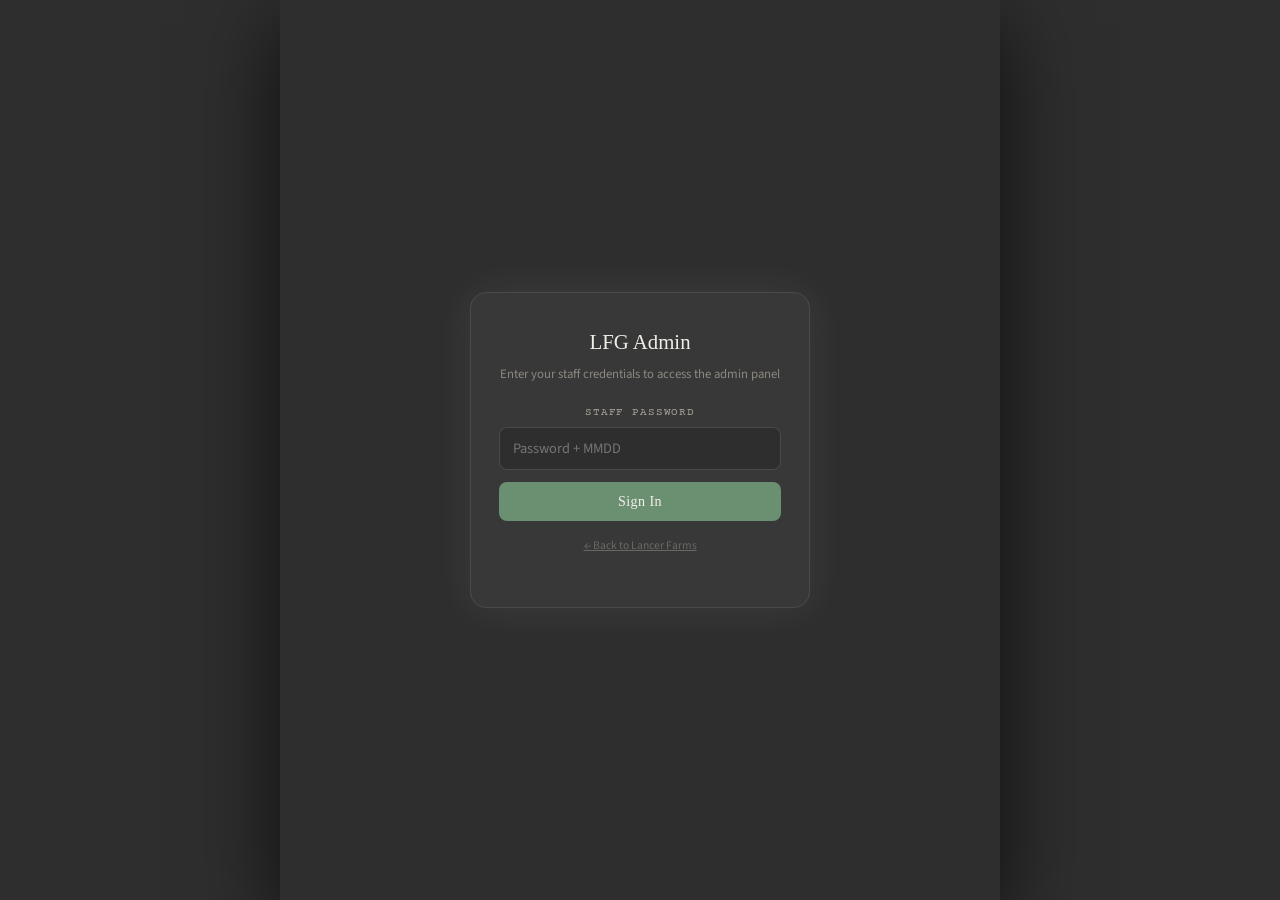
==== admin.html @ 53d37db3 "admin panel added" ====
<!DOCTYPE html>
<html lang="en">
<head>
<meta charset="UTF-8">
<meta name="viewport" content="width=device-width, initial-scale=1.0, maximum-scale=1.0">
<title>LFG Admin — Lancer Farms</title>
<link rel="stylesheet" href="lfg-theme.css">
<script>
(function(){try{
  var t=sessionStorage.getItem('lfg-theme');
  if(t)document.documentElement.setAttribute('data-theme',t);
}catch(e){}})();
</script>
<style>
  @import url('https://fonts.googleapis.com/css2?family=IM+Fell+English:ital@0;1&family=Source+Sans+3:wght@300;400;600&family=Courier+Prime&display=swap');

  body { display:flex; align-items:flex-start; justify-content:center; background:var(--bg); margin:0; }

  .shell {
    width:100%; max-width:720px; min-height:100vh;
    background:var(--bg); color:var(--ink); display:flex; flex-direction:column;
    box-shadow:0 24px 80px rgba(0,0,0,0.7); margin:0 auto;
  }

  .admin-header {
    background:var(--surface); padding:18px 24px 0; border-bottom:1px solid var(--card-border);
    position:sticky; top:0; z-index:50;
  }
  .admin-header h1 {
    font-family:'IM Fell English',serif; font-size:1.3rem; color:var(--ink);
    margin:0 0 14px; display:flex; align-items:center; gap:10px;
  }
  .admin-header h1 span { font-size:0.68rem; font-family:'Courier Prime',monospace; opacity:0.5; text-transform:uppercase; letter-spacing:0.08em; font-style:normal; }

  .tab-bar { display:flex; gap:2px; overflow-x:auto; }
  .tab-btn {
    font-family:'Courier Prime',monospace; font-size:0.72rem; text-transform:uppercase;
    letter-spacing:0.06em; padding:10px 16px; border:none; background:none;
    color:var(--ink-soft); opacity:0.55; cursor:pointer; border-bottom:2px solid transparent;
    white-space:nowrap; transition:opacity 0.15s;
  }
  .tab-btn.active { opacity:1; color:var(--ink); border-bottom-color:var(--accent); }
  .tab-btn:hover { opacity:0.85; }

  .tab-panel { display:none; flex:1; padding:24px; flex-direction:column; gap:16px; }
  .tab-panel.active { display:flex; }

  .card {
    background:var(--card); border:1.5px solid var(--card-border);
    border-radius:12px; padding:20px; display:flex; flex-direction:column; gap:12px;
    box-shadow:0 0 20px rgba(255,255,255,0.06);
  }
  .card h3 { font-family:'IM Fell English',serif; font-size:1.05rem; color:var(--ink); margin:0; }

  .form-group { display:flex; flex-direction:column; gap:5px; }
  .form-group label { font-size:0.68rem; text-transform:uppercase; letter-spacing:0.08em; color:var(--ink-soft); font-family:'Courier Prime',monospace; }
  .form-group input, .form-group select, .form-group textarea {
    background:var(--bg); border:1.5px solid var(--card-border); border-radius:8px;
    padding:10px 13px; font-size:0.9rem; font-family:inherit; color:var(--ink); outline:none;
    transition:border-color 0.15s;
  }
  .form-group input:focus, .form-group select:focus, .form-group textarea:focus { border-color:var(--accent-2); }
  .form-group textarea { resize:vertical; min-height:72px; }

  .form-row { display:grid; grid-template-columns:1fr 1fr; gap:12px; }
  @media(max-width:520px){ .form-row { grid-template-columns:1fr; } }

  .btn {
    border:none; border-radius:8px; padding:11px 20px; font-size:0.88rem;
    font-family:'IM Fell English',serif; cursor:pointer; letter-spacing:0.03em;
    transition:opacity 0.15s;
  }
  .btn:hover { opacity:0.85; }
  .btn-primary { background:var(--accent); color:var(--on-accent); }
  .btn-danger { background:var(--alert); color:var(--on-alert); font-family:inherit; font-size:0.78rem; padding:6px 12px; }
  .btn-ghost { background:none; border:1.5px solid var(--card-border); color:var(--ink); font-family:inherit; }
  .btn-success { background:#3a7d44; color:#fff; }

  .section-label {
    font-family:'Courier Prime',monospace; font-size:0.65rem; text-transform:uppercase;
    letter-spacing:0.1em; color:var(--ink-soft); opacity:0.55; padding-left:2px;
  }

  .data-list { display:flex; flex-direction:column; gap:8px; }

  .data-row {
    background:var(--surface); border:1px solid var(--card-border); border-radius:8px;
    padding:12px 16px; display:flex; justify-content:space-between; align-items:flex-start; gap:12px;
  }
  .data-row .row-main { flex:1; min-width:0; }
  .data-row .row-title { font-size:0.92rem; font-weight:600; color:var(--ink); }
  .data-row .row-sub { font-size:0.72rem; color:var(--ink-soft); opacity:0.7; margin-top:3px; font-family:'Courier Prime',monospace; }
  .data-row .row-actions { display:flex; gap:6px; flex-shrink:0; align-items:center; }

  .badge {
    font-family:'Courier Prime',monospace; font-size:0.6rem; text-transform:uppercase;
    letter-spacing:0.06em; padding:2px 7px; border-radius:4px;
  }
  .badge-new { background:var(--accent); color:var(--on-accent); }
  .badge-done { background:var(--card-border); color:var(--ink-soft); }
  .badge-urgent { background:var(--alert); color:var(--on-alert); }
  .badge-routine { background:var(--surface); border:1px solid var(--card-border); color:var(--ink-soft); }

  .empty-state {
    text-align:center; padding:32px; color:var(--ink-soft); opacity:0.5;
    font-size:0.85rem; font-style:italic;
  }

  .toast {
    position:fixed; bottom:24px; left:50%; transform:translateX(-50%) translateY(80px);
    background:var(--surface); color:var(--ink); padding:12px 22px; border-radius:24px;
    font-size:0.85rem; font-family:'Courier Prime',monospace; transition:transform 0.3s ease;
    z-index:999; white-space:nowrap; border:1px solid var(--card-border);
  }
  .toast.show { transform:translateX(-50%) translateY(0); }

  .spinner {
    display:inline-block; width:14px; height:14px; border:2px solid var(--card-border);
    border-top-color:var(--accent); border-radius:50%; animation:spin 0.6s linear infinite;
    vertical-align:middle; margin-right:6px;
  }
  @keyframes spin { to { transform:rotate(360deg); } }

  .auth-wall {
    flex:1; display:flex; align-items:center; justify-content:center; padding:40px 24px;
  }
  .auth-card {
    background:var(--card); border:1.5px solid var(--card-border); border-radius:16px;
    padding:32px 28px; max-width:340px; width:100%; text-align:center;
    box-shadow:0 0 40px rgba(255,255,255,0.08);
  }
  .auth-card h2 { font-family:'IM Fell English',serif; font-size:1.3rem; margin:0 0 6px; }
  .auth-card p { font-size:0.8rem; color:var(--ink-soft); opacity:0.75; margin:0 0 20px; }

  .divider { height:1px; background:var(--card-border); opacity:0.4; margin:4px 0; }

  .inventory-grid { display:grid; grid-template-columns:1fr 1fr; gap:8px; }
  @media(max-width:480px){ .inventory-grid { grid-template-columns:1fr; } }

  .inv-card {
    background:var(--surface); border:1.5px solid var(--card-border); border-radius:8px;
    padding:14px; display:flex; flex-direction:column; gap:4px;
  }
  .inv-card.low { border-color:var(--alert); }
  .inv-card .inv-name { font-size:0.88rem; font-weight:600; color:var(--ink); }
  .inv-card .inv-qty { font-family:'Courier Prime',monospace; font-size:1.4rem; color:var(--ink); }
  .inv-card.low .inv-qty { color:var(--alert); }
  .inv-card .inv-sub { font-size:0.68rem; color:var(--ink-soft); opacity:0.6; }

  .tab-counter {
    display:inline-flex; align-items:center; justify-content:center;
    background:var(--alert); color:var(--on-alert); font-size:0.55rem;
    width:14px; height:14px; border-radius:50%; margin-left:4px; font-family:sans-serif;
  }
</style>
</head>
<body>
<div class="shell" id="shell">

  <!-- AUTH WALL -->
  <div class="auth-wall" id="auth-wall">
    <div class="auth-card">
      <h2>LFG Admin</h2>
      <p>Enter your staff credentials to access the admin panel</p>
      <div class="form-group" style="margin-bottom:12px;">
        <label>Staff Password</label>
        <input type="password" id="auth-pw" placeholder="Password + MMDD" autocomplete="off">
      </div>
      <button class="btn btn-primary" style="width:100%;" onclick="doAuth()">Sign In</button>
      <p style="margin-top:16px;font-size:0.72rem;opacity:0.45;">
        <a href="/" style="color:var(--ink-soft);">← Back to Lancer Farms</a>
      </p>
    </div>
  </div>

  <!-- MAIN UI (hidden until auth) -->
  <div id="main-ui" style="display:none;flex-direction:column;flex:1;">

    <div class="admin-header">
      <h1>🌿 LFG Admin <span>Lancer Farms &amp; Gardens</span></h1>
      <div class="tab-bar">
        <button class="tab-btn active" onclick="switchTab('tasks')">Tasks</button>
        <button class="tab-btn" onclick="switchTab('inventory')">Inventory</button>
        <button class="tab-btn" onclick="switchTab('beds')">Beds</button>
        <button class="tab-btn" onclick="switchTab('requests')">Requests</button>
        <button class="tab-btn" onclick="switchTab('reports')">Reports</button>
        <button class="tab-btn" onclick="switchTab('log')">Field Log</button>
      </div>
    </div>

    <!-- ═══════════ TASKS ═══════════ -->
    <div class="tab-panel active" id="tab-tasks">
      <div class="card">
        <h3>Add a Task</h3>
        <div class="form-row">
          <div class="form-group">
            <label>Task Description *</label>
            <input type="text" id="t-task" placeholder="e.g. Water all Zone 2 beds">
          </div>
          <div class="form-group">
            <label>Location</label>
            <select id="t-location">
              <option value="">Not bed-specific</option>
              <option value="FARM">General Farm</option>
              <option value="SEED">Seed Station</option>
              <option value="ORCH">Orchard</option>
              <option value="COMP">Compost</option>
              <optgroup label="Zone 1"><option>1A</option><option>1B</option><option>1C</option><option>1D</option><option>1E</option><option>1F</option><option>1G</option><option>1H</option></optgroup>
              <optgroup label="Zone 2"><option>2A</option><option>2B</option><option>2C</option><option>2D</option><option>2E</option><option>2F</option></optgroup>
              <optgroup label="Zone 3"><option>3A</option><option>3B</option><option>3C</option><option>3D</option><option>3E</option><option>3F</option><option>3G</option></optgroup>
            </select>
          </div>
        </div>
        <div class="form-row">
          <div class="form-group">
            <label>Notes</label>
            <input type="text" id="t-notes" placeholder="Optional details">
          </div>
          <div class="form-group">
            <label>Type</label>
            <select id="t-type">
              <option value="routine">Routine</option>
              <option value="one-time">One-time</option>
              <option value="urgent">Urgent</option>
            </select>
          </div>
        </div>
        <button class="btn btn-primary" onclick="addTask()">Add Task</button>
      </div>

      <div class="section-label">Current Tasks</div>
      <div class="data-list" id="tasks-list"><div class="empty-state"><span class="spinner"></span> Loading…</div></div>
    </div>

    <!-- ═══════════ INVENTORY ═══════════ -->
    <div class="tab-panel" id="tab-inventory">
      <div class="card">
        <h3>Add / Update Item</h3>
        <div class="form-row">
          <div class="form-group">
            <label>Item Name *</label>
            <input type="text" id="inv-name" placeholder="e.g. Compost bags">
          </div>
          <div class="form-group">
            <label>Category</label>
            <select id="inv-cat">
              <option>Soil &amp; Amendments</option>
              <option>Seeds &amp; Starts</option>
              <option>Irrigation</option>
              <option>Hand Tools</option>
              <option>Power Equipment</option>
              <option>Other</option>
            </select>
          </div>
        </div>
        <div class="form-row">
          <div class="form-group">
            <label>Quantity</label>
            <input type="number" id="inv-qty" placeholder="0" min="0">
          </div>
          <div class="form-group">
            <label>Unit</label>
            <input type="text" id="inv-unit" placeholder="bags / units / rolls">
          </div>
        </div>
        <div class="form-row">
          <div class="form-group">
            <label>Par Level (reorder point)</label>
            <input type="number" id="inv-par" placeholder="0" min="0">
          </div>
          <div class="form-group">
            <label>Notes</label>
            <input type="text" id="inv-notes" placeholder="Storage location, vendor…">
          </div>
        </div>
        <button class="btn btn-primary" onclick="addInventoryItem()">Save Item</button>
      </div>

      <div class="section-label">Current Inventory</div>
      <div id="inventory-list"><div class="empty-state"><span class="spinner"></span> Loading…</div></div>
    </div>

    <!-- ═══════════ BEDS ═══════════ -->
    <div class="tab-panel" id="tab-beds">
      <div class="card">
        <h3>Update a Bed</h3>
        <div class="form-row">
          <div class="form-group">
            <label>Bed *</label>
            <select id="bed-id">
              <optgroup label="Zone 1"><option>1A</option><option>1B</option><option>1C</option><option>1D</option><option>1E</option><option>1F</option><option>1G</option><option>1H</option></optgroup>
              <optgroup label="Zone 2"><option>2A</option><option>2B</option><option>2C</option><option>2D</option><option>2E</option><option>2F</option></optgroup>
              <optgroup label="Zone 3"><option>3A</option><option>3B</option><option>3C</option><option>3D</option><option>3E</option><option>3F</option><option>3G</option></optgroup>
            </select>
          </div>
          <div class="form-group">
            <label>Manager Name</label>
            <input type="text" id="bed-manager" placeholder="First Last">
          </div>
        </div>
        <div class="form-row">
          <div class="form-group">
            <label>Date Planted</label>
            <input type="date" id="bed-planted">
          </div>
          <div class="form-group">
            <label>Est. Harvest Date</label>
            <input type="date" id="bed-harvest">
          </div>
        </div>
        <div class="form-group">
          <label>Bible Passage or Blessing</label>
          <textarea id="bed-blessing" placeholder="The verse displayed on this bed's page…"></textarea>
        </div>
        <div class="form-group">
          <label>Reference (e.g. Psalm 24:1)</label>
          <input type="text" id="bed-ref" placeholder="Psalm 24:1">
        </div>
        <button class="btn btn-primary" onclick="saveBed()">Save Bed</button>
      </div>

      <div class="section-label">All Beds</div>
      <div class="data-list" id="beds-list"><div class="empty-state"><span class="spinner"></span> Loading…</div></div>
    </div>

    <!-- ═══════════ REQUESTS ═══════════ -->
    <div class="tab-panel" id="tab-requests">
      <div class="card">
        <h3>Submit a Request</h3>
        <div class="form-row">
          <div class="form-group">
            <label>Your Name *</label>
            <input type="text" id="req-name" placeholder="First Last">
          </div>
          <div class="form-group">
            <label>Type</label>
            <select id="req-type">
              <option>Resupply</option>
              <option>Repair</option>
              <option>Planting Assistance</option>
              <option>Infrastructure</option>
              <option>Other</option>
            </select>
          </div>
        </div>
        <div class="form-row">
          <div class="form-group">
            <label>Bed or Zone</label>
            <select id="req-bed">
              <option value="">Not bed-specific</option>
              <optgroup label="Zone 1"><option>1A</option><option>1B</option><option>1C</option><option>1D</option><option>1E</option><option>1F</option><option>1G</option><option>1H</option></optgroup>
              <optgroup label="Zone 2"><option>2A</option><option>2B</option><option>2C</option><option>2D</option><option>2E</option><option>2F</option></optgroup>
              <optgroup label="Zone 3"><option>3A</option><option>3B</option><option>3C</option><option>3D</option><option>3E</option><option>3F</option><option>3G</option></optgroup>
            </select>
          </div>
          <div class="form-group">
            <label>Priority</label>
            <select id="req-priority">
              <option>Normal — within the week</option>
              <option>Urgent — within 48 hours</option>
              <option>Low — when available</option>
            </select>
          </div>
        </div>
        <div class="form-group">
          <label>What do you need? *</label>
          <textarea id="req-note" placeholder="Describe what's needed…"></textarea>
        </div>
        <button class="btn btn-primary" onclick="submitRequest()">Submit Request</button>
      </div>

      <div class="section-label">Open Requests</div>
      <div class="data-list" id="requests-list"><div class="empty-state"><span class="spinner"></span> Loading…</div></div>
    </div>

    <!-- ═══════════ REPORTS ═══════════ -->
    <div class="tab-panel" id="tab-reports">
      <div class="section-label">Open Damage Reports</div>
      <div class="data-list" id="reports-list"><div class="empty-state"><span class="spinner"></span> Loading…</div></div>

      <div class="card" style="margin-top:8px;">
        <h3>Submit a Report</h3>
        <div class="form-row">
          <div class="form-group">
            <label>Your Name</label>
            <input type="text" id="rpt-name" placeholder="First name">
          </div>
          <div class="form-group">
            <label>Bed or Area</label>
            <select id="rpt-bed">
              <option value="FARM">General Farm</option>
              <optgroup label="Zone 1"><option>1A</option><option>1B</option><option>1C</option><option>1D</option><option>1E</option><option>1F</option><option>1G</option><option>1H</option></optgroup>
              <optgroup label="Zone 2"><option>2A</option><option>2B</option><option>2C</option><option>2D</option><option>2E</option><option>2F</option></optgroup>
              <optgroup label="Zone 3"><option>3A</option><option>3B</option><option>3C</option><option>3D</option><option>3E</option><option>3F</option><option>3G</option></optgroup>
            </select>
          </div>
        </div>
        <div class="form-group">
          <label>Issue Type</label>
          <select id="rpt-type">
            <option>Damaged structure or materials</option>
            <option>Pest or disease signs</option>
            <option>Irrigation problem</option>
            <option>Vandalism</option>
            <option>Other</option>
          </select>
        </div>
        <div class="form-group">
          <label>Description *</label>
          <textarea id="rpt-desc" placeholder="Describe what you observed…"></textarea>
        </div>
        <button class="btn btn-primary" onclick="submitReport()">Submit Report</button>
      </div>
    </div>

    <!-- ═══════════ FIELD LOG ═══════════ -->
    <div class="tab-panel" id="tab-log">
      <div class="card">
        <h3>Add Log Entry</h3>
        <div class="form-row">
          <div class="form-group">
            <label>Location</label>
            <select id="log-loc">
              <option value="FARM">General Farm</option>
              <option value="SEED">Seed Station</option>
              <option value="ORCH">Orchard</option>
              <option value="COMP">Compost</option>
              <optgroup label="Zone 1"><option>1A</option><option>1B</option><option>1C</option><option>1D</option><option>1E</option><option>1F</option><option>1G</option><option>1H</option></optgroup>
              <optgroup label="Zone 2"><option>2A</option><option>2B</option><option>2C</option><option>2D</option><option>2E</option><option>2F</option></optgroup>
              <optgroup label="Zone 3"><option>3A</option><option>3B</option><option>3C</option><option>3D</option><option>3E</option><option>3F</option><option>3G</option></optgroup>
            </select>
          </div>
          <div class="form-group" style="align-self:flex-end;">
            <label>&nbsp;</label>
            <button class="btn btn-primary" onclick="submitLog()" style="width:100%;">Add Entry</button>
          </div>
        </div>
        <div class="form-group">
          <label>What did you observe or do? *</label>
          <textarea id="log-note" placeholder="Transplanted seedlings, watered Zone 2, spotted aphids on 2C…"></textarea>
        </div>
      </div>

      <div class="section-label">Recent Log Entries</div>
      <div class="data-list" id="log-list"><div class="empty-state"><span class="spinner"></span> Loading…</div></div>
    </div>

  </div><!-- /main-ui -->
</div><!-- /shell -->

<div class="toast" id="toast"></div>

<script>
const API = 'https://script.google.com/macros/s/AKfycbwseMinOKfwzdSoxkL89o7YtGq2KrOD0FDemKwgkIsVhK-JU7lhGfOVAuDvUv3Qiefz_Q/exec';
const BASE_PASSWORD = 'Godisgood';
let adminPw = '';

/* ── AUTH ── */
function doAuth() {
  const pw = document.getElementById('auth-pw').value.trim();
  const mmdd = pw.slice(BASE_PASSWORD.length);
  if (!pw.startsWith(BASE_PASSWORD) || !/^\d{4}$/.test(mmdd)) {
    showToast('Incorrect password'); return;
  }
  adminPw = pw;
  sessionStorage.setItem('adminToken', pw);
  document.getElementById('auth-wall').style.display = 'none';
  const mu = document.getElementById('main-ui');
  mu.style.display = 'flex';
  loadAll();
}

window.addEventListener('DOMContentLoaded', () => {
  const saved = sessionStorage.getItem('adminToken');
  if (saved) {
    const mmdd = saved.slice(BASE_PASSWORD.length);
    if (saved.startsWith(BASE_PASSWORD) && /^\d{4}$/.test(mmdd)) {
      adminPw = saved;
      document.getElementById('auth-wall').style.display = 'none';
      const mu = document.getElementById('main-ui');
      mu.style.display = 'flex';
      loadAll();
    }
  }
  document.getElementById('auth-pw').addEventListener('keydown', e => { if (e.key === 'Enter') doAuth(); });
});

/* ── TABS ── */
function switchTab(name) {
  document.querySelectorAll('.tab-panel').forEach(p => p.classList.remove('active'));
  document.querySelectorAll('.tab-btn').forEach(b => b.classList.remove('active'));
  document.getElementById('tab-' + name).classList.add('active');
  event.currentTarget.classList.add('active');
}

/* ── LOAD ALL ── */
function loadAll() {
  loadTasks();
  loadInventory();
  loadBeds();
  loadRequests();
  loadReports();
  loadLog();
}

/* ── UTILS ── */
function showToast(msg) {
  const t = document.getElementById('toast');
  t.textContent = msg; t.classList.add('show');
  setTimeout(() => t.classList.remove('show'), 2800);
}
function fmtDate(iso) {
  if (!iso) return '—';
  try { return new Date(iso).toLocaleDateString('en-US', { month:'short', day:'numeric', year:'numeric' }); }
  catch(e) { return String(iso).slice(0,10); }
}
function now() { return new Date().toISOString(); }
async function api(params) {
  const res = await fetch(API + '?' + new URLSearchParams(params));
  return res.json();
}
async function post(body) {
  const res = await fetch(API, { method:'POST', body: JSON.stringify({ ...body, password: adminPw, timestamp: now() }) });
  return res.json();
}
function esc(s) {
  const d = document.createElement('div');
  d.appendChild(document.createTextNode(String(s || '')));
  return d.innerHTML;
}

/* ════════════════════════════════
   TASKS
════════════════════════════════ */
async function loadTasks() {
  const box = document.getElementById('tasks-list');
  try {
    const data = await api({ view: 'tasks' });
    const tasks = (data.ok && data.tasks) ? data.tasks : [];
    if (!tasks.length) { box.innerHTML = '<div class="empty-state">No active tasks — add one above.</div>'; return; }
    box.innerHTML = tasks.map((t, i) => {
      const type = String(t.Type || 'routine').toLowerCase();
      const badgeClass = type === 'urgent' ? 'badge-urgent' : 'badge-routine';
      return `<div class="data-row" id="task-row-${i}">
        <div class="row-main">
          <div class="row-title">${esc(t.Task)}</div>
          <div class="row-sub">${esc(t.Location || 'Farm-wide')}${t.Notes ? ' · ' + esc(t.Notes) : ''}</div>
        </div>
        <div class="row-actions">
          <span class="badge ${badgeClass}">${esc(type)}</span>
          <button class="btn btn-success" style="font-family:inherit;font-size:0.75rem;padding:5px 10px;" onclick="completeTask('${esc(t.Task)}','${esc(t.Location||'')}',${i})">✓ Done</button>
        </div>
      </div>`;
    }).join('');
  } catch(e) { box.innerHTML = '<div class="empty-state">Could not load tasks.</div>'; }
}

async function addTask() {
  const task = document.getElementById('t-task').value.trim();
  if (!task) { showToast('Task description is required'); return; }
  const location = document.getElementById('t-location').value;
  const notes = document.getElementById('t-notes').value.trim();
  const type = document.getElementById('t-type').value;
  showToast('Adding task…');
  try {
    const data = await post({ action: 'addTask', task, location, notes, type });
    if (data.ok) {
      showToast('Task added!');
      document.getElementById('t-task').value = '';
      document.getElementById('t-notes').value = '';
      loadTasks();
    } else showToast('Could not add — ' + (data.error || 'try again'));
  } catch(e) { showToast('Connection error'); }
}

async function completeTask(taskName, location, idx) {
  const row = document.getElementById('task-row-' + idx);
  if (row) row.style.opacity = '0.4';
  try {
    await post({ action: 'completeTask', task: taskName, location });
    showToast('Task marked complete');
    setTimeout(loadTasks, 800);
  } catch(e) { showToast('Could not log — check connection'); }
}

/* ════════════════════════════════
   INVENTORY
════════════════════════════════ */
async function loadInventory() {
  const box = document.getElementById('inventory-list');
  try {
    const data = await api({ view: 'inventory' });
    const items = (data.ok && data.inventory) ? data.inventory : [];
    if (!items.length) { box.innerHTML = '<div class="empty-state">No inventory items yet — add one above.</div>'; return; }
    const groups = {};
    items.forEach(item => {
      const cat = String(item.Category || 'Other');
      if (!groups[cat]) groups[cat] = [];
      groups[cat].push(item);
    });
    let html = '';
    Object.keys(groups).forEach(cat => {
      html += `<div class="section-label" style="margin-top:12px;">${esc(cat)}</div><div class="inventory-grid" style="margin-top:6px;">`;
      groups[cat].forEach(item => {
        const qty = Number(item.Quantity || 0);
        const par = Number(item.Par || 0);
        const low = par > 0 && qty <= par;
        html += `<div class="inv-card ${low ? 'low' : ''}">
          <div class="inv-name">${esc(item.Item || item.Name || '—')}${low ? ' <span class="badge badge-urgent" style="font-size:0.55rem;">Low</span>' : ''}</div>
          <div class="inv-qty">${qty}</div>
          <div class="inv-sub">${esc(item.Unit || '')}${par ? ' · Par: ' + par : ''}${item.Notes ? ' · ' + esc(item.Notes) : ''}</div>
        </div>`;
      });
      html += '</div>';
    });
    box.innerHTML = html;
  } catch(e) {
    box.innerHTML = '<div class="empty-state">Inventory sheet not set up yet — add an item to create it.</div>';
  }
}

async function addInventoryItem() {
  const name = document.getElementById('inv-name').value.trim();
  if (!name) { showToast('Item name is required'); return; }
  const qty = document.getElementById('inv-qty').value;
  const unit = document.getElementById('inv-unit').value.trim();
  const par = document.getElementById('inv-par').value;
  const cat = document.getElementById('inv-cat').value;
  const notes = document.getElementById('inv-notes').value.trim();
  showToast('Saving…');
  try {
    const data = await post({ action: 'addInventoryItem', name, quantity: qty, unit, par, category: cat, notes });
    if (data.ok) {
      showToast('Item saved!');
      document.getElementById('inv-name').value = '';
      document.getElementById('inv-qty').value = '';
      document.getElementById('inv-unit').value = '';
      document.getElementById('inv-par').value = '';
      document.getElementById('inv-notes').value = '';
      loadInventory();
    } else showToast('Saved to sheet — reload to see it');
  } catch(e) { showToast('Connection error'); }
}

/* ════════════════════════════════
   BEDS
════════════════════════════════ */
async function loadBeds() {
  const box = document.getElementById('beds-list');
  try {
    const data = await api({ view: 'beds' });
    const beds = (data.ok && data.beds) ? data.beds : [];
    if (!beds.length) { box.innerHTML = '<div class="empty-state">No bed data yet.</div>'; return; }
    const keys = Object.keys(beds[0]);
    const idKey = keys.find(k => /^bed\s*id$/i.test(k) || /^bedid$/i.test(k) || /^id$/i.test(k)) || keys[0];
    const mgrKey = keys.find(k => /manager/i.test(k));
    const growKey = keys.find(k => /grow/i.test(k) || /crop/i.test(k));
    box.innerHTML = beds.map(b => {
      const id = String(b[idKey] || '');
      const mgr = mgrKey ? String(b[mgrKey] || '') : '';
      const grow = growKey ? String(b[growKey] || '') : '';
      return `<div class="data-row">
        <div class="row-main">
          <div class="row-title">Bed ${esc(id)}</div>
          <div class="row-sub">${grow ? esc(grow) : 'Nothing logged'}${mgr ? ' · ' + esc(mgr) : ''}</div>
        </div>
        <div class="row-actions">
          <button class="btn btn-ghost" style="font-size:0.75rem;padding:5px 10px;" onclick="prefillBed('${esc(id)}','${esc(mgr)}','${esc(grow)}')">Edit</button>
        </div>
      </div>`;
    }).join('');
  } catch(e) { box.innerHTML = '<div class="empty-state">Could not load beds.</div>'; }
}

function prefillBed(id, mgr, grow) {
  document.getElementById('bed-id').value = id;
  document.getElementById('bed-manager').value = mgr;
  switchTab('beds');
  document.getElementById('tab-beds').querySelector('.card').scrollIntoView({ behavior:'smooth' });
  showToast('Bed ' + id + ' loaded — update and save');
}

async function saveBed() {
  const bedId = document.getElementById('bed-id').value;
  if (!bedId) { showToast('Select a bed'); return; }
  showToast('Saving…');
  const fields = {
    Manager: document.getElementById('bed-manager').value,
    DatePlanted: document.getElementById('bed-planted').value,
    EstHarvest: document.getElementById('bed-harvest').value,
    Blessing: document.getElementById('bed-blessing').value,
    BlessingRef: document.getElementById('bed-ref').value
  };
  try {
    const data = await post({ action: 'updateBed', bedId, fields });
    if (data.ok) { showToast('Bed ' + bedId + ' updated!'); loadBeds(); }
    else showToast('Could not save — try again');
  } catch(e) { showToast('Connection error'); }
}

/* ════════════════════════════════
   REQUESTS
════════════════════════════════ */
async function loadRequests() {
  const box = document.getElementById('requests-list');
  try {
    const data = await api({ view: 'requests' });
    const reqs = (data.ok && data.requests) ? data.requests : [];
    if (!reqs.length) { box.innerHTML = '<div class="empty-state">No open requests.</div>'; return; }
    box.innerHTML = reqs.map(r => {
      const priority = String(r.Priority || '').toLowerCase();
      const urgent = priority.includes('urgent');
      return `<div class="data-row">
        <div class="row-main">
          <div class="row-title">${esc(r.Type || 'Request')}${r.BedID ? ' — ' + esc(r.BedID) : ''}</div>
          <div class="row-sub">${esc(r.Note || '')} · ${esc(r.Name || '')} · ${fmtDate(r.Timestamp)}</div>
        </div>
        <div class="row-actions">
          ${urgent ? '<span class="badge badge-urgent">Urgent</span>' : '<span class="badge badge-routine">Normal</span>'}
        </div>
      </div>`;
    }).join('');
  } catch(e) { box.innerHTML = '<div class="empty-state">Could not load requests.</div>'; }
}

async function submitRequest() {
  const name = document.getElementById('req-name').value.trim();
  const note = document.getElementById('req-note').value.trim();
  if (!name || !note) { showToast('Name and description are required'); return; }
  showToast('Submitting…');
  try {
    const data = await post({
      action: 'addRequest', name,
      type: document.getElementById('req-type').value,
      bedId: document.getElementById('req-bed').value,
      note, priority: document.getElementById('req-priority').value
    });
    if (data.ok) {
      showToast('Request submitted!');
      document.getElementById('req-name').value = '';
      document.getElementById('req-note').value = '';
      loadRequests();
    } else showToast('Could not submit — try again');
  } catch(e) { showToast('Connection error'); }
}

/* ════════════════════════════════
   REPORTS
════════════════════════════════ */
async function loadReports() {
  const box = document.getElementById('reports-list');
  try {
    const data = await api({ view: 'reports' });
    const rpts = (data.ok && data.reports) ? data.reports : [];
    const open = rpts.filter(r => String(r.Status || '').toLowerCase() !== 'resolved');
    if (!open.length) { box.innerHTML = '<div class="empty-state">No open reports — all clear! ✓</div>'; return; }
    box.innerHTML = open.map(r => `<div class="data-row">
      <div class="row-main">
        <div class="row-title">${esc(r.Type || 'Report')}${r.BedID ? ' — Bed ' + esc(r.BedID) : ''}</div>
        <div class="row-sub">${esc(r.Description || '')} · ${fmtDate(r.Timestamp)}</div>
      </div>
      <div class="row-actions">
        <span class="badge badge-new">Open</span>
      </div>
    </div>`).join('');
  } catch(e) { box.innerHTML = '<div class="empty-state">Could not load reports.</div>'; }
}

async function submitReport() {
  const desc = document.getElementById('rpt-desc').value.trim();
  if (!desc) { showToast('Description is required'); return; }
  showToast('Submitting…');
  try {
    const data = await post({
      action: 'addReport',
      bedId: document.getElementById('rpt-bed').value,
      type: document.getElementById('rpt-type').value,
      description: desc,
      name: document.getElementById('rpt-name').value.trim()
    });
    if (data.ok) {
      showToast('Report submitted!');
      document.getElementById('rpt-desc').value = '';
      loadReports();
    } else showToast('Could not submit — try again');
  } catch(e) { showToast('Connection error'); }
}

/* ════════════════════════════════
   FIELD LOG
════════════════════════════════ */
async function loadLog() {
  const box = document.getElementById('log-list');
  try {
    const data = await api({ view: 'log' });
    const log = (data.ok && data.log) ? data.log : [];
    if (!log.length) { box.innerHTML = '<div class="empty-state">No log entries yet.</div>'; return; }
    const LOCS = { SEED:'Seed Station', ORCH:'Orchard', COMP:'Compost', FARM:'General Farm' };
    box.innerHTML = log.slice(0, 30).map(en => {
      const loc = String(en.BedID || en.Location || en.Where || '');
      const label = LOCS[loc] || (loc ? 'Bed ' + loc : 'Farm');
      const note = String(en.What || en.Note || '');
      const when = en.When || en.LoggedAt || en.Timestamp || '';
      return `<div class="data-row">
        <div class="row-main">
          <div class="row-title">${esc(note)}</div>
          <div class="row-sub">${esc(label)} · ${fmtDate(when)}</div>
        </div>
      </div>`;
    }).join('');
  } catch(e) { box.innerHTML = '<div class="empty-state">Could not load log.</div>'; }
}

async function submitLog() {
  const note = document.getElementById('log-note').value.trim();
  if (!note) { showToast('Write a note first'); return; }
  showToast('Saving…');
  try {
    const data = await post({
      action: 'addLog',
      location: document.getElementById('log-loc').value,
      note
    });
    if (data.ok) {
      showToast('Logged!');
      document.getElementById('log-note').value = '';
      loadLog();
    } else showToast('Could not save — try again');
  } catch(e) { showToast('Connection error'); }
}
</script>
</body>
</html>
---- lfg-theme.css ----
/* LANCER FARMS & GARDENS — THEME ENGINE v2
   Five mood themes: spa, meadow, ballpark, fire, mono
   Set via [data-theme] on <html>                        */

/* ── Base (fallback = spa) ─────────────────────────── */
:root, [data-theme="spa"] {
  --bg:        #2E2E2E;
  --surface:   #262626;
  --surface2:  #2E2E2E;
  --mist:      #3A3A3A;
  --ink:       #F0EDE6;
  --ink-soft:  #A8A39A;
  --accent:    #6B8F71;
  --accent-2:  #A8B89A;
  --on-accent: #F2F0EB;
  --alert:     #B85C2A;
  --on-alert:  #FDF1E8;
  --card:      #383838;
  --card-border: #4A4A4A;
  --font-head: Georgia, serif;
  --font-body: 'Source Sans 3', 'Helvetica Neue', sans-serif;
  --radius:    10px;
  --border-w:  1.5px;
  --shadow:    0 2px 16px rgba(61,74,62,0.10);
}

[data-theme="meadow"] {
  --bg:        #2E2E2E;
  --surface:   #262626;
  --surface2:  #2E2E2E;
  --mist:      #3A3A3A;
  --ink:       #F0EDE6;
  --ink-soft:  #A8A39A;
  --accent:    #E8943A;
  --accent-2:  #7AB87A;
  --on-accent: #FDFAF4;
  --alert:     #C84B8A;
  --on-alert:  #FDF0F7;
  --card:      #383838;
  --card-border: #4A4A4A;
  --shadow:    0 2px 16px rgba(74,61,40,0.10);
}

[data-theme="ballpark"] {
  --bg:        #2E2E2E;
  --surface:   #262626;
  --surface2:  #2E2E2E;
  --mist:      #3A3A3A;
  --ink:       #F0EDE6;
  --ink-soft:  #A8A39A;
  --accent:    #E8312A;
  --accent-2:  #F5C842;
  --on-accent: #FDFAF4;
  --alert:     #F5C842;
  --on-alert:  #2E2E2E;
  --card:      #383838;
  --card-border: #4A4A4A;
  --shadow:    0 2px 16px rgba(0,0,0,0.30);
}

[data-theme="fire"] {
  --bg:        #2E2E2E;
  --surface:   #262626;
  --surface2:  #2E2E2E;
  --mist:      #3A3A3A;
  --ink:       #F0EDE6;
  --ink-soft:  #A8A39A;
  --accent:    #E84A00;
  --accent-2:  #C83200;
  --on-accent: #F2F0EB;
  --alert:     #FF6400;
  --on-alert:  #2E2E2E;
  --card:      #383838;
  --card-border: #4A4A4A;
  --shadow:    0 2px 16px rgba(232,74,0,0.20);
}

[data-theme="mono"] {
  --bg:        #2E2E2E;
  --surface:   #262626;
  --surface2:  #2E2E2E;
  --mist:      #3A3A3A;
  --ink:       #F0EDE6;
  --ink-soft:  #A8A39A;
  --accent:    #8A8A8A;
  --accent-2:  #B0B0B0;
  --on-accent: #2E2E2E;
  --alert:     #B0B0B0;
  --on-alert:  #2E2E2E;
  --card:      #383838;
  --card-border: #4A4A4A;
  --shadow:    0 2px 16px rgba(0,0,0,0.08);
  --font-head: 'Courier New', monospace;
  --font-body: 'Courier New', monospace;
}

/* ── Reset ──────────────────────────────────────────── */
*, *::before, *::after { box-sizing: border-box; margin: 0; padding: 0; }

html { background: var(--bg); }

body {
  font-family: var(--font-body);
  color: var(--ink);
  background: var(--bg);
  min-height: 100vh;
  font-size: max(14px, 1em);
  line-height: 1.6;
  transition: background-color .45s ease, color .45s ease;
}

h1, h2, h3 { font-family: var(--font-head); font-weight: 500; }

/* ── Overlay screens (mood + gate) ──────────────────── */
.overlay-screen {
  position: fixed; inset: 0;
  background: var(--bg);
  z-index: 100;
  display: flex;
  align-items: center;
  justify-content: center;
  padding: 20px;
  transition: opacity .4s ease, transform .4s ease;
}

.overlay-screen.leaving { opacity: 0; transform: scale(.96); pointer-events: none; }

.panel { width: 100%; max-width: 420px; text-align: center; }

/* ── Mood box ────────────────────────────────────────── */
.mood-box {
  display: grid;
  grid-template-columns: 1fr 1fr;
  grid-template-rows: 1fr 1fr;
  width: 300px;
  height: 300px;
  max-width: 100%;
  border-radius: 14px;
  overflow: hidden;
  cursor: pointer;
  touch-action: none;
  margin: 8px auto;
}

.mood-quadrant {
  display: flex;
  align-items: center;
  justify-content: center;
  transition: opacity 0.15s;
}

.mood-quadrant:hover { opacity: 0.85; }
.mood-quadrant:active { opacity: 0.7; }

/* Pastel fills */
.mq-tl { background: #B8D4E8; } /* ballpark — soft blue */
.mq-tr { background: #F0C4A8; } /* fire — warm peach */
.mq-bl { background: #B8E0C8; } /* spa — pale mint */
.mq-br { background: #F0E4A8; } /* meadow — soft yellow */

/* SVG face sizing */
.mood-face { width: 72px; height: 72px; }

/* ── Mood axis labels ────────────────────────────────── */
.mood-axis-x {
  display: flex;
  justify-content: space-between;
  width: 300px;
  max-width: 100%;
  margin: 4px auto 0;
  font-size: 11px;
  color: var(--ink);
  opacity: 0.6;
  font-family: var(--font-body);
  letter-spacing: 0.05em;
}

.mood-axis-y-wrap {
  display: flex;
  align-items: center;
  gap: 8px;
  justify-content: center;
}

.mood-axis-y {
  font-size: 11px;
  color: var(--ink);
  opacity: 0.6;
  font-family: var(--font-body);
  letter-spacing: 0.05em;
  writing-mode: vertical-rl;
}

.mood-axis-y.top { transform: rotate(180deg); }

.mood-greet {
  font-family: var(--font-head);
  font-style: italic;
  font-size: 14px;
  color: var(--ink);
  margin-top: 12px;
  min-height: 1.4em;
}

/* ── Buttons ─────────────────────────────────────────── */
.btn {
  display: inline-block;
  background: var(--accent);
  color: var(--on-accent);
  border: var(--border-w) solid var(--accent);
  border-radius: calc(var(--radius) - 4px);
  font-family: var(--font-body);
  font-size: 14px;
  letter-spacing: 1px;
  padding: 11px 22px;
  cursor: pointer;
  text-decoration: none;
}

.btn.ghost {
  background: transparent;
  color: var(--ink);
  border-color: var(--ink);
}

/* ── Feedback tab ────────────────────────────────────── */
.fb-tab {
  position: fixed; bottom: 18px; right: 14px; z-index: 50;
  background: var(--surface2); color: var(--ink);
  border: var(--border-w) solid var(--ink);
  border-radius: calc(var(--radius) - 2px);
  font-size: 13px; letter-spacing: 1px;
  padding: 9px 16px; cursor: pointer;
  font-family: var(--font-body);
}

.fb-panel {
  position: fixed; bottom: 64px; right: 14px; z-index: 60;
  width: min(320px, calc(100vw - 28px));
  background: var(--surface2); color: var(--ink);
  border: var(--border-w) solid var(--ink);
  border-radius: var(--radius); padding: 14px;
  display: none; text-align: left;
}

.fb-panel.open { display: block; }
.fb-panel label { font-size: 11px; letter-spacing: 1.5px; color: var(--ink-soft); text-transform: uppercase; }

/* ── Theme toggle button ─────────────────────────────── */
.theme-toggle {
  position: fixed; top: 14px; left: 14px; z-index: 50;
  width: 42px; height: 42px; border-radius: 50%;
  background: var(--surface2); color: var(--ink);
  border: var(--border-w) solid var(--ink);
  font-size: 19px; cursor: pointer; line-height: 1;
}

/* ── Desktop background ──────────────────────────────── */
@media (min-width: 480px) {
  html {
    background-image:
      linear-gradient(rgba(10,8,2,0.45), rgba(10,8,2,0.45)),
      url('https://res.cloudinary.com/ddbsuxerb/image/upload/v1781492414/pattengalec_A_lush_pollinator_garden_raised_bed_at_golden_hou_2509ae48-15ef-44d1-abff-84cd0e74328e_0_zti6wr.png');
    background-size: cover;
    background-position: 30% center;
    background-attachment: fixed;
  }
  body { background: transparent; }
}
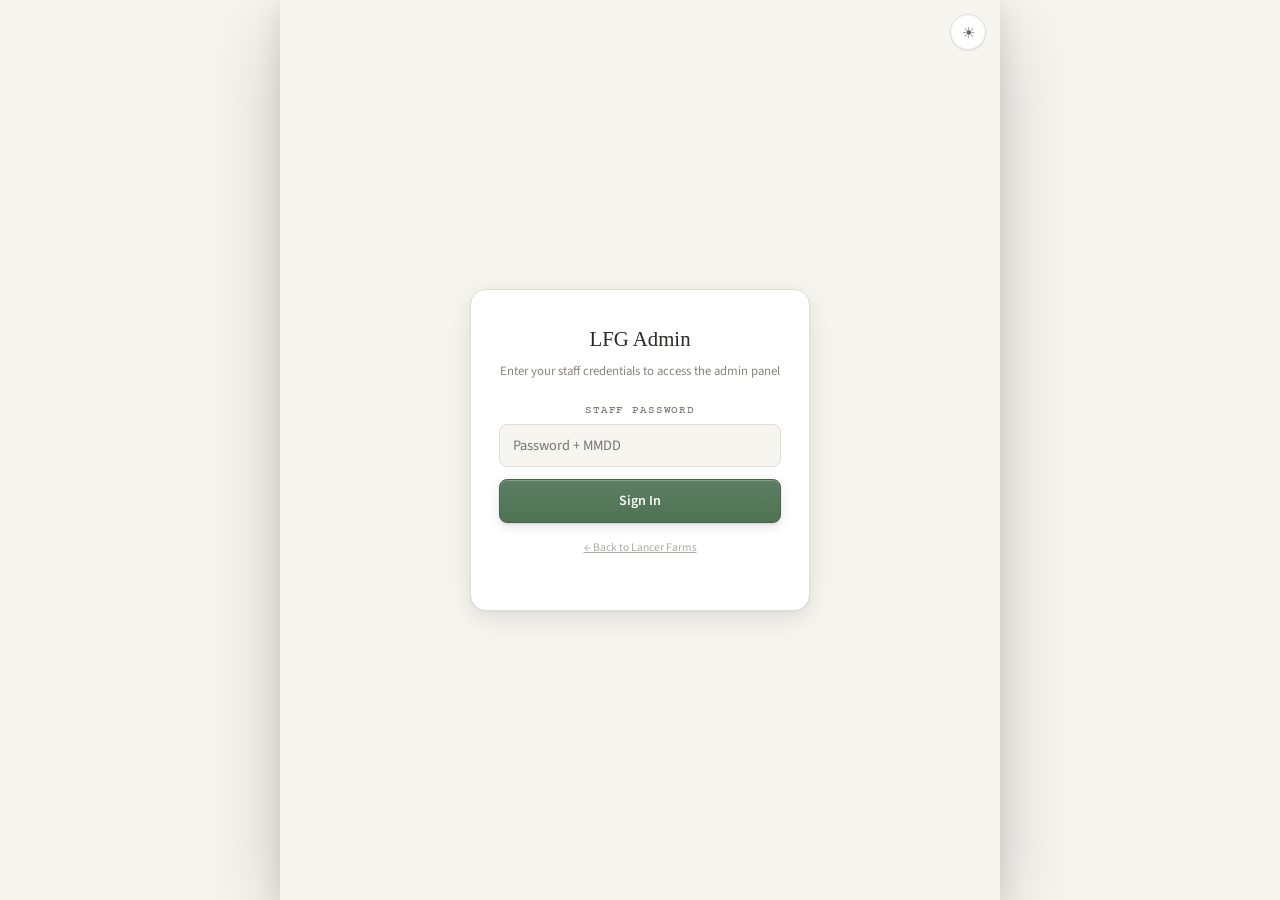
==== commit 5725e6b8: "Add files via upload" ====
--- a/admin.html
+++ b/admin.html
@@ -7,8 +7,8 @@
 <link rel="stylesheet" href="lfg-theme.css">
 <script>
 (function(){try{
-  var t=sessionStorage.getItem('lfg-theme');
-  if(t)document.documentElement.setAttribute('data-theme',t);
+  var m = localStorage.getItem('lfg-mode');
+  if (m === 'dark') document.documentElement.setAttribute('data-mode', 'dark');
 }catch(e){}})();
 </script>
 <style>
@@ -16,142 +16,162 @@
 
   body { display:flex; align-items:flex-start; justify-content:center; background:var(--bg); margin:0; }
 
-  .shell {
-    width:100%; max-width:720px; min-height:100vh;
-    background:var(--bg); color:var(--ink); display:flex; flex-direction:column;
-    box-shadow:0 24px 80px rgba(0,0,0,0.7); margin:0 auto;
-  }
-
-  .admin-header {
-    background:var(--surface); padding:18px 24px 0; border-bottom:1px solid var(--card-border);
-    position:sticky; top:0; z-index:50;
-  }
-  .admin-header h1 {
-    font-family:'IM Fell English',serif; font-size:1.3rem; color:var(--ink);
-    margin:0 0 14px; display:flex; align-items:center; gap:10px;
-  }
-  .admin-header h1 span { font-size:0.68rem; font-family:'Courier Prime',monospace; opacity:0.5; text-transform:uppercase; letter-spacing:0.08em; font-style:normal; }
+  .shell { width:100%; max-width:720px; min-height:100vh; background:var(--bg); color:var(--ink); display:flex; flex-direction:column; box-shadow:0 24px 80px rgba(0,0,0,0.18),0 8px 24px rgba(0,0,0,0.10); margin:0 auto; }
+  [data-mode="dark"] .shell { box-shadow:0 24px 80px rgba(0,0,0,0.7); }
+
+  .admin-header { background:var(--surface); padding:14px 24px 0; border-bottom:var(--border-w) solid var(--card-border); position:sticky; top:0; z-index:50; }
+  .admin-header-top { display:flex; align-items:center; justify-content:space-between; padding-bottom:10px; }
+  .admin-header h1 { font-family:'IM Fell English',serif; font-size:1.3rem; color:var(--ink); margin:0; display:flex; align-items:center; gap:10px; }
+  .admin-header h1 span { font-size:0.68rem; font-family:'Courier Prime',monospace; opacity:0.6; text-transform:uppercase; letter-spacing:0.08em; font-style:normal; }
+  .admin-header-controls { display:flex; gap:8px; align-items:center; }
 
   .tab-bar { display:flex; gap:2px; overflow-x:auto; }
-  .tab-btn {
-    font-family:'Courier Prime',monospace; font-size:0.72rem; text-transform:uppercase;
-    letter-spacing:0.06em; padding:10px 16px; border:none; background:none;
-    color:var(--ink-soft); opacity:0.55; cursor:pointer; border-bottom:2px solid transparent;
-    white-space:nowrap; transition:opacity 0.15s;
-  }
+  .tab-btn { font-family:'Courier Prime',monospace; font-size:0.72rem; text-transform:uppercase; letter-spacing:0.06em; padding:10px 16px; border:none; background:none; color:var(--ink-soft); opacity:0.65; cursor:pointer; border-bottom:2px solid transparent; white-space:nowrap; transition:opacity 150ms cubic-bezier(0.4,0,0.2,1), color 150ms cubic-bezier(0.4,0,0.2,1); }
   .tab-btn.active { opacity:1; color:var(--ink); border-bottom-color:var(--accent); }
-  .tab-btn:hover { opacity:0.85; }
+  .tab-btn:hover { opacity:0.9; }
 
   .tab-panel { display:none; flex:1; padding:24px; flex-direction:column; gap:16px; }
   .tab-panel.active { display:flex; }
 
-  .card {
-    background:var(--card); border:1.5px solid var(--card-border);
-    border-radius:12px; padding:20px; display:flex; flex-direction:column; gap:12px;
-    box-shadow:0 0 20px rgba(255,255,255,0.06);
-  }
+  .card { background:var(--card); border:var(--border-w) solid var(--card-border); border-radius:12px; padding:20px; display:flex; flex-direction:column; gap:12px; box-shadow:0 1px 2px rgba(0,0,0,0.05), 0 3px 10px rgba(0,0,0,0.06); }
+  [data-mode="dark"] .card { box-shadow:0 1px 2px rgba(0,0,0,0.18), 0 3px 10px rgba(0,0,0,0.20); }
   .card h3 { font-family:'IM Fell English',serif; font-size:1.05rem; color:var(--ink); margin:0; }
 
   .form-group { display:flex; flex-direction:column; gap:5px; }
   .form-group label { font-size:0.68rem; text-transform:uppercase; letter-spacing:0.08em; color:var(--ink-soft); font-family:'Courier Prime',monospace; }
-  .form-group input, .form-group select, .form-group textarea {
-    background:var(--bg); border:1.5px solid var(--card-border); border-radius:8px;
-    padding:10px 13px; font-size:0.9rem; font-family:inherit; color:var(--ink); outline:none;
-    transition:border-color 0.15s;
-  }
+  .form-group input, .form-group select, .form-group textarea { background:var(--bg); border:var(--border-w) solid var(--card-border); border-radius:8px; padding:10px 13px; font-size:0.9rem; font-family:inherit; color:var(--ink); outline:none; transition:border-color 150ms cubic-bezier(0.4,0,0.2,1); }
   .form-group input:focus, .form-group select:focus, .form-group textarea:focus { border-color:var(--accent-2); }
   .form-group textarea { resize:vertical; min-height:72px; }
 
   .form-row { display:grid; grid-template-columns:1fr 1fr; gap:12px; }
   @media(max-width:520px){ .form-row { grid-template-columns:1fr; } }
 
+  /* ── Buttons — same layered-shadow language as the main site,
+     sized for admin's compact/dense action buttons ───────── */
   .btn {
-    border:none; border-radius:8px; padding:11px 20px; font-size:0.88rem;
-    font-family:'IM Fell English',serif; cursor:pointer; letter-spacing:0.03em;
-    transition:opacity 0.15s;
-  }
-  .btn:hover { opacity:0.85; }
-  .btn-primary { background:var(--accent); color:var(--on-accent); }
-  .btn-danger { background:var(--alert); color:var(--on-alert); font-family:inherit; font-size:0.78rem; padding:6px 12px; }
-  .btn-ghost { background:none; border:1.5px solid var(--card-border); color:var(--ink); font-family:inherit; }
-  .btn-success { background:#3a7d44; color:#fff; }
-
-  .section-label {
-    font-family:'Courier Prime',monospace; font-size:0.65rem; text-transform:uppercase;
-    letter-spacing:0.1em; color:var(--ink-soft); opacity:0.55; padding-left:2px;
-  }
+    display:inline-flex; align-items:center; justify-content:center; gap:8px;
+    border:1px solid transparent; border-radius:8px;
+    padding:11px 20px; font-size:0.88rem; font-weight:600; letter-spacing:-0.01em;
+    font-family:var(--font-body); cursor:pointer; user-select:none;
+    transition:transform 180ms cubic-bezier(0.4,0,0.2,1), box-shadow 180ms cubic-bezier(0.4,0,0.2,1), background 180ms cubic-bezier(0.4,0,0.2,1);
+  }
+  .btn:active { transform:translateY(0) scale(0.98); transition-duration:100ms; }
+
+  .btn-primary {
+    background:linear-gradient(180deg, color-mix(in srgb, var(--accent) 100%, white 8%), var(--accent));
+    color:var(--on-accent);
+    border-color:color-mix(in srgb, var(--accent) 100%, black 14%);
+    box-shadow:0 1px 2px rgba(0,0,0,0.10), 0 4px 12px rgba(0,0,0,0.10), inset 0 1px 0 rgba(255,255,255,0.25);
+  }
+  [data-mode="dark"] .btn-primary { box-shadow:0 1px 2px rgba(0,0,0,0.18), 0 4px 12px rgba(0,0,0,0.20), inset 0 1px 0 rgba(255,255,255,0.10); }
+  .btn-primary:hover { transform:translateY(-1px); background:linear-gradient(180deg, color-mix(in srgb, var(--accent) 100%, white 14%), color-mix(in srgb, var(--accent) 100%, white 4%)); }
+  .btn-primary:active { background:var(--accent); box-shadow:inset 0 1px 4px rgba(0,0,0,0.22); }
+
+  .btn-danger {
+    background:linear-gradient(180deg, color-mix(in srgb, var(--alert) 100%, white 8%), var(--alert));
+    color:var(--on-alert);
+    border-color:color-mix(in srgb, var(--alert) 100%, black 14%);
+    font-family:var(--font-body); font-size:0.78rem; padding:7px 14px;
+    box-shadow:0 1px 2px rgba(0,0,0,0.10), 0 2px 8px rgba(0,0,0,0.10), inset 0 1px 0 rgba(255,255,255,0.20);
+  }
+  [data-mode="dark"] .btn-danger { box-shadow:0 1px 2px rgba(0,0,0,0.18), 0 2px 8px rgba(0,0,0,0.18), inset 0 1px 0 rgba(255,255,255,0.08); }
+  .btn-danger:hover { transform:translateY(-1px); background:linear-gradient(180deg, color-mix(in srgb, var(--alert) 100%, white 14%), color-mix(in srgb, var(--alert) 100%, white 4%)); }
+  .btn-danger:active { background:var(--alert); box-shadow:inset 0 1px 3px rgba(0,0,0,0.20); }
+
+  .btn-success {
+    background:linear-gradient(180deg, #4a9355, #3a7d44);
+    color:#fff; border-color:#2e6537;
+    font-family:var(--font-body); font-size:0.78rem; padding:7px 14px;
+    box-shadow:0 1px 2px rgba(0,0,0,0.10), 0 2px 8px rgba(0,0,0,0.10), inset 0 1px 0 rgba(255,255,255,0.20);
+  }
+  [data-mode="dark"] .btn-success { box-shadow:0 1px 2px rgba(0,0,0,0.18), 0 2px 8px rgba(0,0,0,0.18), inset 0 1px 0 rgba(255,255,255,0.08); }
+  .btn-success:hover { transform:translateY(-1px); background:linear-gradient(180deg, #56a161, #4a9355); }
+  .btn-success:active { background:#3a7d44; box-shadow:inset 0 1px 3px rgba(0,0,0,0.20); }
+
+  .btn-ghost {
+    background:transparent; color:var(--ink);
+    border:1px solid color-mix(in srgb, var(--ink) 26%, transparent);
+    font-family:var(--font-body);
+    box-shadow:0 1px 2px rgba(0,0,0,0.05), inset 0 1px 0 rgba(255,255,255,0.15);
+  }
+  [data-mode="dark"] .btn-ghost { box-shadow:0 1px 2px rgba(0,0,0,0.10), inset 0 1px 0 rgba(255,255,255,0.04); }
+  .btn-ghost:hover { transform:translateY(-1px); background:color-mix(in srgb, var(--ink) 6%, transparent); border-color:color-mix(in srgb, var(--ink) 40%, transparent); }
+  .btn-ghost:active { background:color-mix(in srgb, var(--ink) 10%, transparent); box-shadow:inset 0 1px 3px rgba(0,0,0,0.12); }
+
+  .btn:disabled { cursor:not-allowed; opacity:0.5; transform:none; box-shadow:none; }
+
+  .section-label { font-family:'Courier Prime',monospace; font-size:0.65rem; text-transform:uppercase; letter-spacing:0.1em; color:var(--ink-soft); opacity:0.7; padding-left:2px; }
 
   .data-list { display:flex; flex-direction:column; gap:8px; }
 
-  .data-row {
-    background:var(--surface); border:1px solid var(--card-border); border-radius:8px;
-    padding:12px 16px; display:flex; justify-content:space-between; align-items:flex-start; gap:12px;
-  }
+  .data-row { background:var(--surface); border:var(--border-w) solid var(--card-border); border-radius:8px; padding:12px 16px; display:flex; justify-content:space-between; align-items:flex-start; gap:12px; }
+  .data-row.overdue { border-color:var(--alert); }
   .data-row .row-main { flex:1; min-width:0; }
   .data-row .row-title { font-size:0.92rem; font-weight:600; color:var(--ink); }
-  .data-row .row-sub { font-size:0.72rem; color:var(--ink-soft); opacity:0.7; margin-top:3px; font-family:'Courier Prime',monospace; }
-  .data-row .row-actions { display:flex; gap:6px; flex-shrink:0; align-items:center; }
-
-  .badge {
-    font-family:'Courier Prime',monospace; font-size:0.6rem; text-transform:uppercase;
-    letter-spacing:0.06em; padding:2px 7px; border-radius:4px;
-  }
+  .data-row .row-sub { font-size:0.72rem; color:var(--ink-soft); opacity:0.8; margin-top:3px; font-family:'Courier Prime',monospace; }
+  .data-row .row-actions { display:flex; gap:6px; flex-shrink:0; align-items:center; flex-wrap:wrap; justify-content:flex-end; }
+
+  .badge { font-family:'Courier Prime',monospace; font-size:0.6rem; text-transform:uppercase; letter-spacing:0.06em; padding:2px 7px; border-radius:4px; }
   .badge-new { background:var(--accent); color:var(--on-accent); }
   .badge-done { background:var(--card-border); color:var(--ink-soft); }
   .badge-urgent { background:var(--alert); color:var(--on-alert); }
+  .badge-overdue { background:var(--alert); color:var(--on-alert); }
   .badge-routine { background:var(--surface); border:1px solid var(--card-border); color:var(--ink-soft); }
-
-  .empty-state {
-    text-align:center; padding:32px; color:var(--ink-soft); opacity:0.5;
-    font-size:0.85rem; font-style:italic;
-  }
-
-  .toast {
-    position:fixed; bottom:24px; left:50%; transform:translateX(-50%) translateY(80px);
-    background:var(--surface); color:var(--ink); padding:12px 22px; border-radius:24px;
-    font-size:0.85rem; font-family:'Courier Prime',monospace; transition:transform 0.3s ease;
-    z-index:999; white-space:nowrap; border:1px solid var(--card-border);
-  }
+  .badge-recurring { background:var(--accent-2,#4a7c59); color:#fff; }
+  .badge-due { background:#2d6a4f; color:#fff; }
+
+  .empty-state { text-align:center; padding:32px; color:var(--ink-soft); opacity:0.6; font-size:0.85rem; font-style:italic; }
+
+  .toast { position:fixed; bottom:24px; left:50%; transform:translateX(-50%) translateY(80px); background:var(--surface); color:var(--ink); padding:12px 22px; border-radius:24px; font-size:0.85rem; font-family:'Courier Prime',monospace; transition:transform 0.3s ease; z-index:999; white-space:nowrap; border:var(--border-w) solid var(--card-border); box-shadow:0 4px 16px rgba(0,0,0,0.12); }
+  [data-mode="dark"] .toast { box-shadow:0 4px 16px rgba(0,0,0,0.35); }
   .toast.show { transform:translateX(-50%) translateY(0); }
 
-  .spinner {
-    display:inline-block; width:14px; height:14px; border:2px solid var(--card-border);
-    border-top-color:var(--accent); border-radius:50%; animation:spin 0.6s linear infinite;
-    vertical-align:middle; margin-right:6px;
-  }
+  .spinner { display:inline-block; width:14px; height:14px; border:2px solid var(--card-border); border-top-color:var(--accent); border-radius:50%; animation:spin 0.6s linear infinite; vertical-align:middle; margin-right:6px; }
   @keyframes spin { to { transform:rotate(360deg); } }
 
-  .auth-wall {
-    flex:1; display:flex; align-items:center; justify-content:center; padding:40px 24px;
-  }
-  .auth-card {
-    background:var(--card); border:1.5px solid var(--card-border); border-radius:16px;
-    padding:32px 28px; max-width:340px; width:100%; text-align:center;
-    box-shadow:0 0 40px rgba(255,255,255,0.08);
-  }
+  .auth-wall { flex:1; display:flex; align-items:center; justify-content:center; padding:40px 24px; position:relative; }
+  .auth-card { background:var(--card); border:var(--border-w) solid var(--card-border); border-radius:16px; padding:32px 28px; max-width:340px; width:100%; text-align:center; box-shadow:0 1px 2px rgba(0,0,0,0.06), 0 8px 28px rgba(0,0,0,0.10); }
+  [data-mode="dark"] .auth-card { box-shadow:0 1px 2px rgba(0,0,0,0.20), 0 8px 28px rgba(0,0,0,0.30); }
   .auth-card h2 { font-family:'IM Fell English',serif; font-size:1.3rem; margin:0 0 6px; }
-  .auth-card p { font-size:0.8rem; color:var(--ink-soft); opacity:0.75; margin:0 0 20px; }
-
-  .divider { height:1px; background:var(--card-border); opacity:0.4; margin:4px 0; }
+  .auth-card p { font-size:0.8rem; color:var(--ink-soft); opacity:0.8; margin:0 0 20px; }
 
   .inventory-grid { display:grid; grid-template-columns:1fr 1fr; gap:8px; }
   @media(max-width:480px){ .inventory-grid { grid-template-columns:1fr; } }
 
-  .inv-card {
-    background:var(--surface); border:1.5px solid var(--card-border); border-radius:8px;
-    padding:14px; display:flex; flex-direction:column; gap:4px;
-  }
+  .inv-card { background:var(--surface); border:var(--border-w) solid var(--card-border); border-radius:8px; padding:14px; display:flex; flex-direction:column; gap:4px; }
   .inv-card.low { border-color:var(--alert); }
   .inv-card .inv-name { font-size:0.88rem; font-weight:600; color:var(--ink); }
   .inv-card .inv-qty { font-family:'Courier Prime',monospace; font-size:1.4rem; color:var(--ink); }
   .inv-card.low .inv-qty { color:var(--alert); }
-  .inv-card .inv-sub { font-size:0.68rem; color:var(--ink-soft); opacity:0.6; }
-
-  .tab-counter {
-    display:inline-flex; align-items:center; justify-content:center;
-    background:var(--alert); color:var(--on-alert); font-size:0.55rem;
-    width:14px; height:14px; border-radius:50%; margin-left:4px; font-family:sans-serif;
-  }
+  .inv-card .inv-sub { font-size:0.68rem; color:var(--ink-soft); opacity:0.7; }
+
+  .recurring-fields { display:none; flex-direction:column; gap:12px; padding:14px; background:var(--surface); border-radius:8px; border:var(--border-w) solid var(--card-border); }
+  .recurring-fields.visible { display:flex; }
+
+  .day-checkboxes { display:flex; gap:8px; flex-wrap:wrap; }
+  .day-check { display:flex; align-items:center; gap:5px; font-size:0.82rem; color:var(--ink); }
+  .day-check input { width:15px; height:15px; accent-color:var(--accent); cursor:pointer; }
+
+  .completed-by-field { display:none; }
+  .completed-by-field.visible { display:flex; }
+
+  .name-prompt { background:var(--surface); border:var(--border-w) solid var(--card-border); border-radius:12px; padding:16px; display:none; flex-direction:column; gap:10px; margin-top:4px; }
+  .name-prompt.visible { display:flex; }
+  .name-prompt p { font-size:0.82rem; color:var(--ink-soft); margin:0; }
+
+  /* ── Mode toggle (light/dark) — matches index.html's control ── */
+  .mode-toggle {
+    width:36px; height:36px; border-radius:50%;
+    background:var(--card); color:var(--ink-soft);
+    border:var(--border-w) solid var(--card-border);
+    font-size:15px; cursor:pointer; line-height:1;
+    display:flex; align-items:center; justify-content:center; flex-shrink:0;
+    box-shadow:0 1px 2px rgba(0,0,0,0.08), inset 0 1px 0 rgba(255,255,255,0.4);
+    transition:transform 180ms cubic-bezier(0.4,0,0.2,1), box-shadow 180ms cubic-bezier(0.4,0,0.2,1), background 180ms cubic-bezier(0.4,0,0.2,1), color 180ms cubic-bezier(0.4,0,0.2,1);
+  }
+  [data-mode="dark"] .mode-toggle { box-shadow:0 1px 2px rgba(0,0,0,0.20), inset 0 1px 0 rgba(255,255,255,0.05); }
+  .mode-toggle:hover { transform:translateY(-1px); color:var(--ink); box-shadow:0 3px 8px rgba(0,0,0,0.12), inset 0 1px 0 rgba(255,255,255,0.4); }
+  .mode-toggle:active { transform:translateY(0) scale(0.94); box-shadow:inset 0 1px 3px rgba(0,0,0,0.18); transition-duration:100ms; }
 </style>
 </head>
 <body>
@@ -159,6 +179,7 @@
 
   <!-- AUTH WALL -->
   <div class="auth-wall" id="auth-wall">
+    <button class="mode-toggle" onclick="toggleMode()" aria-label="Toggle dark mode" style="position:absolute;top:14px;right:14px;">☀</button>
     <div class="auth-card">
       <h2>LFG Admin</h2>
       <p>Enter your staff credentials to access the admin panel</p>
@@ -167,24 +188,29 @@
         <input type="password" id="auth-pw" placeholder="Password + MMDD" autocomplete="off">
       </div>
       <button class="btn btn-primary" style="width:100%;" onclick="doAuth()">Sign In</button>
-      <p style="margin-top:16px;font-size:0.72rem;opacity:0.45;">
+      <p style="margin-top:16px;font-size:0.72rem;opacity:0.55;">
         <a href="/" style="color:var(--ink-soft);">← Back to Lancer Farms</a>
       </p>
     </div>
   </div>
 
-  <!-- MAIN UI (hidden until auth) -->
+  <!-- MAIN UI -->
   <div id="main-ui" style="display:none;flex-direction:column;flex:1;">
 
     <div class="admin-header">
-      <h1>🌿 LFG Admin <span>Lancer Farms &amp; Gardens</span></h1>
+      <div class="admin-header-top">
+        <h1>🌿 LFG Admin <span>Lancer Farms &amp; Gardens</span></h1>
+        <div class="admin-header-controls">
+          <button class="mode-toggle" onclick="toggleMode()" aria-label="Toggle dark mode">☀</button>
+        </div>
+      </div>
       <div class="tab-bar">
-        <button class="tab-btn active" onclick="switchTab('tasks')">Tasks</button>
-        <button class="tab-btn" onclick="switchTab('inventory')">Inventory</button>
-        <button class="tab-btn" onclick="switchTab('beds')">Beds</button>
-        <button class="tab-btn" onclick="switchTab('requests')">Requests</button>
-        <button class="tab-btn" onclick="switchTab('reports')">Reports</button>
-        <button class="tab-btn" onclick="switchTab('log')">Field Log</button>
+        <button class="tab-btn active" onclick="switchTab('tasks',this)">Tasks</button>
+        <button class="tab-btn" onclick="switchTab('inventory',this)">Inventory</button>
+        <button class="tab-btn" onclick="switchTab('beds',this)">Beds</button>
+        <button class="tab-btn" onclick="switchTab('requests',this)">Requests</button>
+        <button class="tab-btn" onclick="switchTab('reports',this)">Reports</button>
+        <button class="tab-btn" onclick="switchTab('log',this)">Field Log</button>
       </div>
     </div>
 
@@ -217,19 +243,62 @@
             <input type="text" id="t-notes" placeholder="Optional details">
           </div>
           <div class="form-group">
-            <label>Type</label>
-            <select id="t-type">
-              <option value="routine">Routine</option>
+            <label>Frequency</label>
+            <select id="t-frequency" onchange="toggleRecurring()">
               <option value="one-time">One-time</option>
-              <option value="urgent">Urgent</option>
-            </select>
-          </div>
-        </div>
+              <option value="recurring">Recurring</option>
+            </select>
+          </div>
+        </div>
+
+        <!-- RECURRING OPTIONS -->
+        <div class="recurring-fields" id="recurring-fields">
+          <div class="form-group">
+            <label>Schedule</label>
+            <select id="t-schedule" onchange="toggleDayPicker()">
+              <option value="daily">Every day</option>
+              <option value="weekly">Once a week</option>
+              <option value="biweekly">Multiple days per week</option>
+            </select>
+          </div>
+          <div class="form-group" id="day-picker-single" style="display:none;">
+            <label>Which day?</label>
+            <select id="t-due-day-single">
+              <option>Monday</option><option>Tuesday</option><option>Wednesday</option>
+              <option>Thursday</option><option>Friday</option><option>Saturday</option><option>Sunday</option>
+            </select>
+          </div>
+          <div class="form-group" id="day-picker-multi" style="display:none;">
+            <label>Which days?</label>
+            <div class="day-checkboxes">
+              <label class="day-check"><input type="checkbox" value="Monday"> Mon</label>
+              <label class="day-check"><input type="checkbox" value="Tuesday"> Tue</label>
+              <label class="day-check"><input type="checkbox" value="Wednesday"> Wed</label>
+              <label class="day-check"><input type="checkbox" value="Thursday"> Thu</label>
+              <label class="day-check"><input type="checkbox" value="Friday"> Fri</label>
+              <label class="day-check"><input type="checkbox" value="Saturday"> Sat</label>
+              <label class="day-check"><input type="checkbox" value="Sunday"> Sun</label>
+            </div>
+          </div>
+        </div>
+
         <button class="btn btn-primary" onclick="addTask()">Add Task</button>
       </div>
 
       <div class="section-label">Current Tasks</div>
       <div class="data-list" id="tasks-list"><div class="empty-state"><span class="spinner"></span> Loading…</div></div>
+
+      <!-- NAME PROMPT for completing tasks -->
+      <div class="name-prompt" id="name-prompt">
+        <p>Who is completing this task?</p>
+        <div class="form-group">
+          <input type="text" id="completer-name" placeholder="Your first name">
+        </div>
+        <div style="display:flex;gap:8px;">
+          <button class="btn btn-success" style="flex:1;font-family:'IM Fell English',serif;font-size:0.88rem;padding:11px;" onclick="confirmComplete()">✓ Mark Done</button>
+          <button class="btn btn-ghost" style="font-size:0.82rem;" onclick="cancelComplete()">Cancel</button>
+        </div>
+      </div>
     </div>
 
     <!-- ═══════════ INVENTORY ═══════════ -->
@@ -335,11 +404,7 @@
           <div class="form-group">
             <label>Type</label>
             <select id="req-type">
-              <option>Resupply</option>
-              <option>Repair</option>
-              <option>Planting Assistance</option>
-              <option>Infrastructure</option>
-              <option>Other</option>
+              <option>Resupply</option><option>Repair</option><option>Planting Assistance</option><option>Infrastructure</option><option>Other</option>
             </select>
           </div>
         </div>
@@ -356,9 +421,7 @@
           <div class="form-group">
             <label>Priority</label>
             <select id="req-priority">
-              <option>Normal — within the week</option>
-              <option>Urgent — within 48 hours</option>
-              <option>Low — when available</option>
+              <option>Normal — within the week</option><option>Urgent — within 48 hours</option><option>Low — when available</option>
             </select>
           </div>
         </div>
@@ -398,11 +461,7 @@
         <div class="form-group">
           <label>Issue Type</label>
           <select id="rpt-type">
-            <option>Damaged structure or materials</option>
-            <option>Pest or disease signs</option>
-            <option>Irrigation problem</option>
-            <option>Vandalism</option>
-            <option>Other</option>
+            <option>Damaged structure or materials</option><option>Pest or disease signs</option><option>Irrigation problem</option><option>Vandalism</option><option>Other</option>
           </select>
         </div>
         <div class="form-group">
@@ -421,17 +480,13 @@
           <div class="form-group">
             <label>Location</label>
             <select id="log-loc">
-              <option value="FARM">General Farm</option>
-              <option value="SEED">Seed Station</option>
-              <option value="ORCH">Orchard</option>
-              <option value="COMP">Compost</option>
+              <option value="FARM">General Farm</option><option value="SEED">Seed Station</option><option value="ORCH">Orchard</option><option value="COMP">Compost</option>
               <optgroup label="Zone 1"><option>1A</option><option>1B</option><option>1C</option><option>1D</option><option>1E</option><option>1F</option><option>1G</option><option>1H</option></optgroup>
               <optgroup label="Zone 2"><option>2A</option><option>2B</option><option>2C</option><option>2D</option><option>2E</option><option>2F</option></optgroup>
               <optgroup label="Zone 3"><option>3A</option><option>3B</option><option>3C</option><option>3D</option><option>3E</option><option>3F</option><option>3G</option></optgroup>
             </select>
           </div>
           <div class="form-group" style="align-self:flex-end;">
-            <label>&nbsp;</label>
             <button class="btn btn-primary" onclick="submitLog()" style="width:100%;">Add Entry</button>
           </div>
         </div>
@@ -454,14 +509,27 @@
 const API = 'https://script.google.com/macros/s/AKfycbwseMinOKfwzdSoxkL89o7YtGq2KrOD0FDemKwgkIsVhK-JU7lhGfOVAuDvUv3Qiefz_Q/exec';
 const BASE_PASSWORD = 'Godisgood';
 let adminPw = '';
+let pendingComplete = null; // { taskName, location, isRecurring }
+
+/* ── LIGHT / DARK MODE ── */
+function toggleMode() {
+  const html = document.documentElement;
+  const isDark = html.getAttribute('data-mode') === 'dark';
+  const next = isDark ? 'light' : 'dark';
+  if (next === 'light') { html.removeAttribute('data-mode'); } else { html.setAttribute('data-mode', 'dark'); }
+  try { localStorage.setItem('lfg-mode', next); } catch(e) {}
+  updateModeIcons();
+}
+function updateModeIcons() {
+  const isDark = document.documentElement.getAttribute('data-mode') === 'dark';
+  document.querySelectorAll('.mode-toggle').forEach(btn => { btn.textContent = isDark ? '🌙' : '☀'; });
+}
 
 /* ── AUTH ── */
 function doAuth() {
   const pw = document.getElementById('auth-pw').value.trim();
   const mmdd = pw.slice(BASE_PASSWORD.length);
-  if (!pw.startsWith(BASE_PASSWORD) || !/^\d{4}$/.test(mmdd)) {
-    showToast('Incorrect password'); return;
-  }
+  if (!pw.startsWith(BASE_PASSWORD) || !/^\d{4}$/.test(mmdd)) { showToast('Incorrect password'); return; }
   adminPw = pw;
   sessionStorage.setItem('adminToken', pw);
   document.getElementById('auth-wall').style.display = 'none';
@@ -471,14 +539,14 @@
 }
 
 window.addEventListener('DOMContentLoaded', () => {
+  updateModeIcons();
   const saved = sessionStorage.getItem('adminToken');
   if (saved) {
     const mmdd = saved.slice(BASE_PASSWORD.length);
     if (saved.startsWith(BASE_PASSWORD) && /^\d{4}$/.test(mmdd)) {
       adminPw = saved;
       document.getElementById('auth-wall').style.display = 'none';
-      const mu = document.getElementById('main-ui');
-      mu.style.display = 'flex';
+      document.getElementById('main-ui').style.display = 'flex';
       loadAll();
     }
   }
@@ -486,22 +554,15 @@
 });
 
 /* ── TABS ── */
-function switchTab(name) {
+function switchTab(name, btn) {
   document.querySelectorAll('.tab-panel').forEach(p => p.classList.remove('active'));
   document.querySelectorAll('.tab-btn').forEach(b => b.classList.remove('active'));
   document.getElementById('tab-' + name).classList.add('active');
-  event.currentTarget.classList.add('active');
+  if (btn) btn.classList.add('active');
 }
 
 /* ── LOAD ALL ── */
-function loadAll() {
-  loadTasks();
-  loadInventory();
-  loadBeds();
-  loadRequests();
-  loadReports();
-  loadLog();
-}
+function loadAll() { loadTasks(); loadInventory(); loadBeds(); loadRequests(); loadReports(); loadLog(); }
 
 /* ── UTILS ── */
 function showToast(msg) {
@@ -529,6 +590,34 @@
   return d.innerHTML;
 }
 
+/* ── RECURRING FORM LOGIC ── */
+function toggleRecurring() {
+  const freq = document.getElementById('t-frequency').value;
+  const fields = document.getElementById('recurring-fields');
+  if (freq === 'recurring') {
+    fields.classList.add('visible');
+    toggleDayPicker();
+  } else {
+    fields.classList.remove('visible');
+  }
+}
+
+function toggleDayPicker() {
+  const schedule = document.getElementById('t-schedule').value;
+  document.getElementById('day-picker-single').style.display = schedule === 'weekly' ? '' : 'none';
+  document.getElementById('day-picker-multi').style.display = schedule === 'biweekly' ? '' : 'none';
+}
+
+function getDueDay() {
+  const schedule = document.getElementById('t-schedule').value;
+  if (schedule === 'weekly') return document.getElementById('t-due-day-single').value;
+  if (schedule === 'biweekly') {
+    const checked = [...document.querySelectorAll('#day-picker-multi input:checked')].map(cb => cb.value);
+    return checked.join(',');
+  }
+  return '';
+}
+
 /* ════════════════════════════════
    TASKS
 ════════════════════════════════ */
@@ -538,49 +627,108 @@
     const data = await api({ view: 'tasks' });
     const tasks = (data.ok && data.tasks) ? data.tasks : [];
     if (!tasks.length) { box.innerHTML = '<div class="empty-state">No active tasks — add one above.</div>'; return; }
+
     box.innerHTML = tasks.map((t, i) => {
-      const type = String(t.Type || 'routine').toLowerCase();
-      const badgeClass = type === 'urgent' ? 'badge-urgent' : 'badge-routine';
-      return `<div class="data-row" id="task-row-${i}">
+      const freq = String(t.Frequency || '').toLowerCase();
+      const isRecurring = freq === 'recurring';
+      const overdue = t._overdue === true || t._overdue === 'true';
+      const doneToday = t._doneToday === true || t._doneToday === 'true';
+      const schedule = String(t.Schedule || '');
+      const dueDay = String(t.DueDay || '');
+      const lastDone = String(t.LastCompleted || '');
+
+      let scheduleLabel = '';
+      if (isRecurring) {
+        if (schedule === 'daily') scheduleLabel = 'Daily';
+        else if (schedule === 'weekly') scheduleLabel = 'Every ' + dueDay;
+        else if (schedule === 'biweekly') scheduleLabel = dueDay.split(',').join(' & ');
+      }
+
+      let statusBadge = '';
+      if (isRecurring && overdue) statusBadge = '<span class="badge badge-overdue">Overdue</span>';
+      else if (isRecurring && doneToday) statusBadge = '<span class="badge badge-done">Done today</span>';
+      else if (isRecurring) statusBadge = '<span class="badge badge-recurring">Recurring</span>';
+      else {
+        const type = String(t.Type || 'routine').toLowerCase();
+        statusBadge = type === 'urgent' ? '<span class="badge badge-urgent">Urgent</span>' : '<span class="badge badge-routine">One-time</span>';
+      }
+
+      const subParts = [];
+      if (t.Location) subParts.push(esc(t.Location));
+      if (t.Notes) subParts.push(esc(t.Notes));
+      if (isRecurring && scheduleLabel) subParts.push(scheduleLabel);
+      if (isRecurring && lastDone) subParts.push('Last done: ' + fmtDate(lastDone));
+
+      return `<div class="data-row ${overdue ? 'overdue' : ''}" id="task-row-${i}">
         <div class="row-main">
           <div class="row-title">${esc(t.Task)}</div>
-          <div class="row-sub">${esc(t.Location || 'Farm-wide')}${t.Notes ? ' · ' + esc(t.Notes) : ''}</div>
+          ${subParts.length ? '<div class="row-sub">' + subParts.join(' · ') + '</div>' : ''}
         </div>
         <div class="row-actions">
-          <span class="badge ${badgeClass}">${esc(type)}</span>
-          <button class="btn btn-success" style="font-family:inherit;font-size:0.75rem;padding:5px 10px;" onclick="completeTask('${esc(t.Task)}','${esc(t.Location||'')}',${i})">✓ Done</button>
+          ${statusBadge}
+          <button class="btn btn-success" onclick="promptComplete('${esc(t.Task)}','${esc(t.Location||'')}',${isRecurring},${i})">✓ Done</button>
         </div>
       </div>`;
     }).join('');
   } catch(e) { box.innerHTML = '<div class="empty-state">Could not load tasks.</div>'; }
 }
 
+function promptComplete(taskName, location, isRecurring, idx) {
+  pendingComplete = { taskName, location, isRecurring, idx };
+  const prompt = document.getElementById('name-prompt');
+  prompt.classList.add('visible');
+  document.getElementById('completer-name').value = '';
+  document.getElementById('completer-name').focus();
+  prompt.scrollIntoView({ behavior: 'smooth', block: 'nearest' });
+}
+
+function cancelComplete() {
+  pendingComplete = null;
+  document.getElementById('name-prompt').classList.remove('visible');
+}
+
+async function confirmComplete() {
+  if (!pendingComplete) return;
+  const name = document.getElementById('completer-name').value.trim();
+  if (!name) { showToast('Please enter your name'); return; }
+  const { taskName, location, isRecurring, idx } = pendingComplete;
+  const row = document.getElementById('task-row-' + idx);
+  if (row) row.style.opacity = '0.4';
+  document.getElementById('name-prompt').classList.remove('visible');
+  pendingComplete = null;
+  try {
+    await post({ action: 'completeTask', task: taskName, location, isRecurring, completedBy: name });
+    showToast('Task logged — completed by ' + name);
+    setTimeout(loadTasks, 800);
+  } catch(e) { showToast('Could not log — check connection'); }
+}
+
 async function addTask() {
   const task = document.getElementById('t-task').value.trim();
   if (!task) { showToast('Task description is required'); return; }
+  const freq = document.getElementById('t-frequency').value;
   const location = document.getElementById('t-location').value;
   const notes = document.getElementById('t-notes').value.trim();
-  const type = document.getElementById('t-type').value;
+  let schedule = '', dueDay = '';
+  if (freq === 'recurring') {
+    schedule = document.getElementById('t-schedule').value;
+    dueDay = getDueDay();
+    if ((schedule === 'weekly' || schedule === 'biweekly') && !dueDay) {
+      showToast('Please select at least one day'); return;
+    }
+  }
   showToast('Adding task…');
   try {
-    const data = await post({ action: 'addTask', task, location, notes, type });
+    const data = await post({ action: 'addTask', task, location, notes, frequency: freq, schedule, dueDay });
     if (data.ok) {
       showToast('Task added!');
       document.getElementById('t-task').value = '';
       document.getElementById('t-notes').value = '';
+      document.getElementById('t-frequency').value = 'one-time';
+      document.getElementById('recurring-fields').classList.remove('visible');
       loadTasks();
     } else showToast('Could not add — ' + (data.error || 'try again'));
   } catch(e) { showToast('Connection error'); }
-}
-
-async function completeTask(taskName, location, idx) {
-  const row = document.getElementById('task-row-' + idx);
-  if (row) row.style.opacity = '0.4';
-  try {
-    await post({ action: 'completeTask', task: taskName, location });
-    showToast('Task marked complete');
-    setTimeout(loadTasks, 800);
-  } catch(e) { showToast('Could not log — check connection'); }
 }
 
 /* ════════════════════════════════
@@ -606,7 +754,7 @@
         const par = Number(item.Par || 0);
         const low = par > 0 && qty <= par;
         html += `<div class="inv-card ${low ? 'low' : ''}">
-          <div class="inv-name">${esc(item.Item || item.Name || '—')}${low ? ' <span class="badge badge-urgent" style="font-size:0.55rem;">Low</span>' : ''}</div>
+          <div class="inv-name">${esc(item.Item || item.Name || '—')}${low ? ' <span class="badge badge-urgent">Low</span>' : ''}</div>
           <div class="inv-qty">${qty}</div>
           <div class="inv-sub">${esc(item.Unit || '')}${par ? ' · Par: ' + par : ''}${item.Notes ? ' · ' + esc(item.Notes) : ''}</div>
         </div>`;
@@ -615,30 +763,29 @@
     });
     box.innerHTML = html;
   } catch(e) {
-    box.innerHTML = '<div class="empty-state">Inventory sheet not set up yet — add an item to create it.</div>';
+    box.innerHTML = '<div class="empty-state">No inventory yet — add an item to create it.</div>';
   }
 }
 
 async function addInventoryItem() {
   const name = document.getElementById('inv-name').value.trim();
   if (!name) { showToast('Item name is required'); return; }
-  const qty = document.getElementById('inv-qty').value;
-  const unit = document.getElementById('inv-unit').value.trim();
-  const par = document.getElementById('inv-par').value;
-  const cat = document.getElementById('inv-cat').value;
-  const notes = document.getElementById('inv-notes').value.trim();
   showToast('Saving…');
   try {
-    const data = await post({ action: 'addInventoryItem', name, quantity: qty, unit, par, category: cat, notes });
+    const data = await post({
+      action: 'addInventoryItem',
+      name,
+      quantity: document.getElementById('inv-qty').value,
+      unit: document.getElementById('inv-unit').value.trim(),
+      par: document.getElementById('inv-par').value,
+      category: document.getElementById('inv-cat').value,
+      notes: document.getElementById('inv-notes').value.trim()
+    });
     if (data.ok) {
       showToast('Item saved!');
-      document.getElementById('inv-name').value = '';
-      document.getElementById('inv-qty').value = '';
-      document.getElementById('inv-unit').value = '';
-      document.getElementById('inv-par').value = '';
-      document.getElementById('inv-notes').value = '';
+      ['inv-name','inv-qty','inv-unit','inv-par','inv-notes'].forEach(id => document.getElementById(id).value = '');
       loadInventory();
-    } else showToast('Saved to sheet — reload to see it');
+    } else showToast('Could not save — try again');
   } catch(e) { showToast('Connection error'); }
 }
 
@@ -665,18 +812,18 @@
           <div class="row-sub">${grow ? esc(grow) : 'Nothing logged'}${mgr ? ' · ' + esc(mgr) : ''}</div>
         </div>
         <div class="row-actions">
-          <button class="btn btn-ghost" style="font-size:0.75rem;padding:5px 10px;" onclick="prefillBed('${esc(id)}','${esc(mgr)}','${esc(grow)}')">Edit</button>
+          <button class="btn btn-ghost" style="font-size:0.75rem;padding:6px 12px;" onclick="prefillBed('${esc(id)}','${esc(mgr)}')">Edit</button>
         </div>
       </div>`;
     }).join('');
   } catch(e) { box.innerHTML = '<div class="empty-state">Could not load beds.</div>'; }
 }
 
-function prefillBed(id, mgr, grow) {
+function prefillBed(id, mgr) {
   document.getElementById('bed-id').value = id;
   document.getElementById('bed-manager').value = mgr;
-  switchTab('beds');
-  document.getElementById('tab-beds').querySelector('.card').scrollIntoView({ behavior:'smooth' });
+  switchTab('beds', document.querySelectorAll('.tab-btn')[2]);
+  document.querySelector('#tab-beds .card').scrollIntoView({ behavior:'smooth' });
   showToast('Bed ' + id + ' loaded — update and save');
 }
 
@@ -684,15 +831,17 @@
   const bedId = document.getElementById('bed-id').value;
   if (!bedId) { showToast('Select a bed'); return; }
   showToast('Saving…');
-  const fields = {
-    Manager: document.getElementById('bed-manager').value,
-    DatePlanted: document.getElementById('bed-planted').value,
-    EstHarvest: document.getElementById('bed-harvest').value,
-    Blessing: document.getElementById('bed-blessing').value,
-    BlessingRef: document.getElementById('bed-ref').value
-  };
-  try {
-    const data = await post({ action: 'updateBed', bedId, fields });
+  try {
+    const data = await post({
+      action: 'updateBed', bedId,
+      fields: {
+        Manager: document.getElementById('bed-manager').value,
+        DatePlanted: document.getElementById('bed-planted').value,
+        EstHarvest: document.getElementById('bed-harvest').value,
+        Blessing: document.getElementById('bed-blessing').value,
+        BlessingRef: document.getElementById('bed-ref').value
+      }
+    });
     if (data.ok) { showToast('Bed ' + bedId + ' updated!'); loadBeds(); }
     else showToast('Could not save — try again');
   } catch(e) { showToast('Connection error'); }
@@ -708,8 +857,7 @@
     const reqs = (data.ok && data.requests) ? data.requests : [];
     if (!reqs.length) { box.innerHTML = '<div class="empty-state">No open requests.</div>'; return; }
     box.innerHTML = reqs.map(r => {
-      const priority = String(r.Priority || '').toLowerCase();
-      const urgent = priority.includes('urgent');
+      const urgent = String(r.Priority || '').toLowerCase().includes('urgent');
       return `<div class="data-row">
         <div class="row-main">
           <div class="row-title">${esc(r.Type || 'Request')}${r.BedID ? ' — ' + esc(r.BedID) : ''}</div>
@@ -759,9 +907,7 @@
         <div class="row-title">${esc(r.Type || 'Report')}${r.BedID ? ' — Bed ' + esc(r.BedID) : ''}</div>
         <div class="row-sub">${esc(r.Description || '')} · ${fmtDate(r.Timestamp)}</div>
       </div>
-      <div class="row-actions">
-        <span class="badge badge-new">Open</span>
-      </div>
+      <div class="row-actions"><span class="badge badge-new">Open</span></div>
     </div>`).join('');
   } catch(e) { box.innerHTML = '<div class="empty-state">Could not load reports.</div>'; }
 }
@@ -778,11 +924,8 @@
       description: desc,
       name: document.getElementById('rpt-name').value.trim()
     });
-    if (data.ok) {
-      showToast('Report submitted!');
-      document.getElementById('rpt-desc').value = '';
-      loadReports();
-    } else showToast('Could not submit — try again');
+    if (data.ok) { showToast('Report submitted!'); document.getElementById('rpt-desc').value = ''; loadReports(); }
+    else showToast('Could not submit — try again');
   } catch(e) { showToast('Connection error'); }
 }
 
@@ -800,11 +943,12 @@
       const loc = String(en.BedID || en.Location || en.Where || '');
       const label = LOCS[loc] || (loc ? 'Bed ' + loc : 'Farm');
       const note = String(en.What || en.Note || '');
+      const who = String(en.Who || en.LoggedBy || '');
       const when = en.When || en.LoggedAt || en.Timestamp || '';
       return `<div class="data-row">
         <div class="row-main">
           <div class="row-title">${esc(note)}</div>
-          <div class="row-sub">${esc(label)} · ${fmtDate(when)}</div>
+          <div class="row-sub">${esc(label)}${who && who !== 'staff' ? ' · ' + esc(who) : ''} · ${fmtDate(when)}</div>
         </div>
       </div>`;
     }).join('');
@@ -816,16 +960,9 @@
   if (!note) { showToast('Write a note first'); return; }
   showToast('Saving…');
   try {
-    const data = await post({
-      action: 'addLog',
-      location: document.getElementById('log-loc').value,
-      note
-    });
-    if (data.ok) {
-      showToast('Logged!');
-      document.getElementById('log-note').value = '';
-      loadLog();
-    } else showToast('Could not save — try again');
+    const data = await post({ action: 'addLog', location: document.getElementById('log-loc').value, note });
+    if (data.ok) { showToast('Logged!'); document.getElementById('log-note').value = ''; loadLog(); }
+    else showToast('Could not save — try again');
   } catch(e) { showToast('Connection error'); }
 }
 </script>
--- a/lfg-theme.css
+++ b/lfg-theme.css
@@ -1,9 +1,39 @@
-/* LANCER FARMS & GARDENS — THEME ENGINE v2
-   Five mood themes: spa, meadow, ballpark, fire, mono
-   Set via [data-theme] on <html>                        */
-
-/* ── Base (fallback = spa) ─────────────────────────── */
-:root, [data-theme="spa"] {
+/* LANCER FARMS & GARDENS — THEME ENGINE v3
+   Single palette ("spa" lineage), light mode default,
+   dark mode as a manual per-visitor toggle via [data-mode].
+   Replaces the old 5-mood-theme system (spa/meadow/ballpark/
+   fire/mono) and the mood-box chooser — both removed.        */
+
+/* ── Light mode (default) ──────────────────────────────── */
+:root, [data-mode="light"] {
+  --bg:        #F7F5F0;
+  --surface:   #FFFFFF;
+  --surface2:  #FFFFFF;
+  --mist:      #ECE9E2;
+  --ink:       #2A2A28;
+  --ink-soft:  #6B6760;
+  --accent:    #4F7355;
+  --accent-2:  #7A9C7E;
+  --on-accent: #FAFAF7;
+  --alert:     #B85C2A;
+  --on-alert:  #FDF1E8;
+  --card:      #FFFFFF;
+  --card-border: #E2DED4;
+
+  --cat-explore: #3C7E89;
+  --cat-act:     #B5651D;
+  --cat-manage:  #4F6B53;
+  --cat-entry:   #8C6A3F;
+
+  --font-head: Georgia, serif;
+  --font-body: 'Source Sans 3', 'Helvetica Neue', sans-serif;
+  --radius:    10px;
+  --border-w:  1.5px;
+  --shadow:    0 2px 16px rgba(61,74,62,0.08);
+}
+
+/* ── Dark mode (manual toggle) ──────────────────────────── */
+[data-mode="dark"] {
   --bg:        #2E2E2E;
   --surface:   #262626;
   --surface2:  #2E2E2E;
@@ -17,81 +47,17 @@
   --on-alert:  #FDF1E8;
   --card:      #383838;
   --card-border: #4A4A4A;
+
+  --cat-explore: #5FA8B0;
+  --cat-act:     #C97A4A;
+  --cat-manage:  #5C8A6E;
+  --cat-entry:   #A8784F;
+
   --font-head: Georgia, serif;
   --font-body: 'Source Sans 3', 'Helvetica Neue', sans-serif;
   --radius:    10px;
   --border-w:  1.5px;
-  --shadow:    0 2px 16px rgba(61,74,62,0.10);
-}
-
-[data-theme="meadow"] {
-  --bg:        #2E2E2E;
-  --surface:   #262626;
-  --surface2:  #2E2E2E;
-  --mist:      #3A3A3A;
-  --ink:       #F0EDE6;
-  --ink-soft:  #A8A39A;
-  --accent:    #E8943A;
-  --accent-2:  #7AB87A;
-  --on-accent: #FDFAF4;
-  --alert:     #C84B8A;
-  --on-alert:  #FDF0F7;
-  --card:      #383838;
-  --card-border: #4A4A4A;
-  --shadow:    0 2px 16px rgba(74,61,40,0.10);
-}
-
-[data-theme="ballpark"] {
-  --bg:        #2E2E2E;
-  --surface:   #262626;
-  --surface2:  #2E2E2E;
-  --mist:      #3A3A3A;
-  --ink:       #F0EDE6;
-  --ink-soft:  #A8A39A;
-  --accent:    #E8312A;
-  --accent-2:  #F5C842;
-  --on-accent: #FDFAF4;
-  --alert:     #F5C842;
-  --on-alert:  #2E2E2E;
-  --card:      #383838;
-  --card-border: #4A4A4A;
   --shadow:    0 2px 16px rgba(0,0,0,0.30);
-}
-
-[data-theme="fire"] {
-  --bg:        #2E2E2E;
-  --surface:   #262626;
-  --surface2:  #2E2E2E;
-  --mist:      #3A3A3A;
-  --ink:       #F0EDE6;
-  --ink-soft:  #A8A39A;
-  --accent:    #E84A00;
-  --accent-2:  #C83200;
-  --on-accent: #F2F0EB;
-  --alert:     #FF6400;
-  --on-alert:  #2E2E2E;
-  --card:      #383838;
-  --card-border: #4A4A4A;
-  --shadow:    0 2px 16px rgba(232,74,0,0.20);
-}
-
-[data-theme="mono"] {
-  --bg:        #2E2E2E;
-  --surface:   #262626;
-  --surface2:  #2E2E2E;
-  --mist:      #3A3A3A;
-  --ink:       #F0EDE6;
-  --ink-soft:  #A8A39A;
-  --accent:    #8A8A8A;
-  --accent-2:  #B0B0B0;
-  --on-accent: #2E2E2E;
-  --alert:     #B0B0B0;
-  --on-alert:  #2E2E2E;
-  --card:      #383838;
-  --card-border: #4A4A4A;
-  --shadow:    0 2px 16px rgba(0,0,0,0.08);
-  --font-head: 'Courier New', monospace;
-  --font-body: 'Courier New', monospace;
 }
 
 /* ── Reset ──────────────────────────────────────────── */
@@ -106,7 +72,7 @@
   min-height: 100vh;
   font-size: max(14px, 1em);
   line-height: 1.6;
-  transition: background-color .45s ease, color .45s ease;
+  transition: background-color .3s ease, color .3s ease;
 }
 
 h1, h2, h3 { font-family: var(--font-head); font-weight: 500; }
@@ -127,143 +93,568 @@
 
 .panel { width: 100%; max-width: 420px; text-align: center; }
 
-/* ── Mood box ────────────────────────────────────────── */
-.mood-box {
-  display: grid;
-  grid-template-columns: 1fr 1fr;
-  grid-template-rows: 1fr 1fr;
-  width: 300px;
-  height: 300px;
-  max-width: 100%;
-  border-radius: 14px;
-  overflow: hidden;
+/* ════════════════════════════════════════════════════════
+   UNIFIED TOP NAV BAR
+   Appears on every screen AFTER Guest/Staff is chosen.
+   Contents differ by role — index.html toggles .nav-guest
+   vs .nav-staff visibility based on session state.
+   ════════════════════════════════════════════════════════ */
+.top-nav {
+  display: flex;
+  align-items: center;
+  justify-content: space-between;
+  gap: 12px;
+  padding: 10px 16px;
+  background: var(--surface2);
+  border-bottom: var(--border-w) solid var(--card-border);
+  position: sticky;
+  top: 0;
+  z-index: 40;
+}
+
+.top-nav-links {
+  display: flex;
+  align-items: center;
+  gap: 4px;
+  flex-wrap: wrap;
+}
+
+.top-nav-links a {
+  font-family: var(--font-body);
+  font-size: 0.78rem;
+  font-weight: 600;
+  letter-spacing: -0.01em;
+  color: var(--ink-soft);
+  text-decoration: none;
   cursor: pointer;
-  touch-action: none;
-  margin: 8px auto;
-}
-
-.mood-quadrant {
+  padding: 6px 10px;
+  border-radius: calc(var(--radius) - 4px);
+  transition: color 150ms cubic-bezier(0.4,0,0.2,1), background 150ms cubic-bezier(0.4,0,0.2,1);
+}
+
+.top-nav-links a:hover {
+  color: var(--ink);
+  background: color-mix(in srgb, var(--ink) 6%, transparent);
+}
+
+.top-nav-links a:active {
+  transform: scale(0.97);
+}
+
+/* ── Mode toggle (light/dark) ───────────────────────── */
+.mode-toggle {
+  width: 36px; height: 36px; border-radius: 50%;
+  background: var(--card); color: var(--ink-soft);
+  border: var(--border-w) solid var(--card-border);
+  font-size: 15px; cursor: pointer; line-height: 1;
+  display: flex; align-items: center; justify-content: center;
+  flex-shrink: 0;
+
+  box-shadow:
+    0 1px 2px rgba(0, 0, 0, 0.08),
+    inset 0 1px 0 rgba(255, 255, 255, 0.4);
+
+  transition:
+    transform 180ms cubic-bezier(0.4, 0, 0.2, 1),
+    box-shadow 180ms cubic-bezier(0.4, 0, 0.2, 1),
+    background 180ms cubic-bezier(0.4, 0, 0.2, 1),
+    color 180ms cubic-bezier(0.4, 0, 0.2, 1);
+}
+
+[data-mode="dark"] .mode-toggle {
+  box-shadow:
+    0 1px 2px rgba(0, 0, 0, 0.20),
+    inset 0 1px 0 rgba(255, 255, 255, 0.05);
+}
+
+.mode-toggle:hover {
+  transform: translateY(-1px);
+  color: var(--ink);
+  box-shadow:
+    0 3px 8px rgba(0, 0, 0, 0.12),
+    inset 0 1px 0 rgba(255, 255, 255, 0.4);
+}
+
+.mode-toggle:active {
+  transform: translateY(0) scale(0.94);
+  box-shadow: inset 0 1px 3px rgba(0, 0, 0, 0.18);
+  transition-duration: 100ms;
+}
+
+.mode-toggle:focus-visible {
+  outline: none;
+  box-shadow:
+    0 1px 2px rgba(0, 0, 0, 0.08),
+    0 0 0 3px color-mix(in srgb, var(--accent) 35%, transparent);
+}
+
+/* ── Sound mute control ─────────────────────────────── */
+.audio-mute {
+  width: 36px; height: 36px; border-radius: 50%;
+  background: var(--card); color: var(--ink-soft);
+  border: var(--border-w) solid var(--card-border);
+  font-size: 14px; cursor: pointer; line-height: 1;
+  display: flex; align-items: center; justify-content: center;
+  flex-shrink: 0;
+
+  box-shadow:
+    0 1px 2px rgba(0, 0, 0, 0.08),
+    inset 0 1px 0 rgba(255, 255, 255, 0.4);
+
+  transition:
+    transform 180ms cubic-bezier(0.4, 0, 0.2, 1),
+    box-shadow 180ms cubic-bezier(0.4, 0, 0.2, 1),
+    background 180ms cubic-bezier(0.4, 0, 0.2, 1),
+    color 180ms cubic-bezier(0.4, 0, 0.2, 1);
+}
+
+[data-mode="dark"] .audio-mute {
+  box-shadow:
+    0 1px 2px rgba(0, 0, 0, 0.20),
+    inset 0 1px 0 rgba(255, 255, 255, 0.05);
+}
+
+.audio-mute:hover {
+  transform: translateY(-1px);
+  color: var(--ink);
+  box-shadow:
+    0 3px 8px rgba(0, 0, 0, 0.12),
+    inset 0 1px 0 rgba(255, 255, 255, 0.4);
+}
+
+.audio-mute:active {
+  transform: translateY(0) scale(0.94);
+  box-shadow: inset 0 1px 3px rgba(0, 0, 0, 0.18);
+  transition-duration: 100ms;
+}
+
+.audio-mute:focus-visible {
+  outline: none;
+  box-shadow:
+    0 1px 2px rgba(0, 0, 0, 0.08),
+    0 0 0 3px color-mix(in srgb, var(--ink) 28%, transparent);
+}
+
+.audio-mute.is-muted {
+  opacity: 0.65;
+}
+
+/* ════════════════════════════════════════════════════════
+   BUTTONS
+   Layered natural shadows + soft directional gradient +
+   micro-interactions. Replaces the old flat .btn system
+   and the sitewide box-shadow:0 0 20px white glow.
+   ════════════════════════════════════════════════════════ */
+
+.submit-btn,
+.manage-btn,
+.upload-btn,
+.login-block button {
+  display: inline-flex;
+  align-items: center;
+  justify-content: center;
+  gap: 10px;
+
+  background: linear-gradient(
+    180deg,
+    color-mix(in srgb, var(--accent) 100%, white 8%),
+    var(--accent)
+  );
+  color: var(--on-accent);
+  border: 1px solid color-mix(in srgb, var(--accent) 100%, black 14%);
+  border-radius: var(--radius);
+
+  font-family: var(--font-body);
+  font-weight: 600;
+  font-size: 1rem;
+  letter-spacing: -0.01em;
+  padding: 16px;
+  width: 100%;
+
+  cursor: pointer;
+  text-decoration: none;
+  user-select: none;
+  -webkit-font-smoothing: antialiased;
+
+  box-shadow:
+    0 1px 2px rgba(0, 0, 0, 0.10),
+    0 4px 12px rgba(0, 0, 0, 0.10),
+    inset 0 1px 0 rgba(255, 255, 255, 0.25);
+
+  transition:
+    transform 180ms cubic-bezier(0.4, 0, 0.2, 1),
+    box-shadow 180ms cubic-bezier(0.4, 0, 0.2, 1),
+    background 180ms cubic-bezier(0.4, 0, 0.2, 1),
+    border-color 180ms cubic-bezier(0.4, 0, 0.2, 1);
+}
+
+[data-mode="dark"] .submit-btn,
+[data-mode="dark"] .manage-btn,
+[data-mode="dark"] .upload-btn,
+[data-mode="dark"] .login-block button {
+  box-shadow:
+    0 1px 2px rgba(0, 0, 0, 0.18),
+    0 4px 12px rgba(0, 0, 0, 0.20),
+    inset 0 1px 0 rgba(255, 255, 255, 0.10);
+}
+
+.submit-btn:hover,
+.manage-btn:hover,
+.upload-btn:hover,
+.login-block button:hover {
+  transform: translateY(-1px);
+  background: linear-gradient(
+    180deg,
+    color-mix(in srgb, var(--accent) 100%, white 14%),
+    color-mix(in srgb, var(--accent) 100%, white 4%)
+  );
+  box-shadow:
+    0 2px 4px rgba(0, 0, 0, 0.12),
+    0 8px 20px rgba(0, 0, 0, 0.14),
+    inset 0 1px 0 rgba(255, 255, 255, 0.30);
+}
+
+[data-mode="dark"] .submit-btn:hover,
+[data-mode="dark"] .manage-btn:hover,
+[data-mode="dark"] .upload-btn:hover,
+[data-mode="dark"] .login-block button:hover {
+  box-shadow:
+    0 2px 4px rgba(0, 0, 0, 0.22),
+    0 8px 20px rgba(0, 0, 0, 0.24),
+    inset 0 1px 0 rgba(255, 255, 255, 0.14);
+}
+
+.submit-btn:active,
+.manage-btn:active,
+.upload-btn:active,
+.login-block button:active {
+  transform: translateY(0) scale(0.98);
+  background: var(--accent);
+  box-shadow:
+    inset 0 1px 4px rgba(0, 0, 0, 0.22),
+    inset 0 1px 0 rgba(255, 255, 255, 0.08);
+  transition-duration: 100ms;
+}
+
+.submit-btn:focus-visible,
+.manage-btn:focus-visible,
+.upload-btn:focus-visible,
+.login-block button:focus-visible {
+  outline: none;
+  box-shadow:
+    0 1px 2px rgba(0, 0, 0, 0.10),
+    0 4px 12px rgba(0, 0, 0, 0.10),
+    inset 0 1px 0 rgba(255, 255, 255, 0.25),
+    0 0 0 3px color-mix(in srgb, var(--accent) 38%, transparent);
+}
+
+.submit-btn:disabled,
+.manage-btn:disabled,
+.upload-btn:disabled,
+.login-block button:disabled {
+  cursor: not-allowed;
+  opacity: 0.5;
+  transform: none;
+  box-shadow: none;
+  background: var(--mist);
+  border-color: var(--card-border);
+  color: var(--ink-soft);
+}
+
+/* Plain secondary/cancel buttons (inline-styled in index.html
+   today) — class added so they share the same interaction
+   language without the accent fill. Apply class="btn-text" to
+   replace the ad-hoc inline styles on Cancel-type buttons. */
+.btn-text {
+  background: none;
+  border: none;
+  color: var(--ink-soft);
+  font-size: 0.88rem;
+  font-family: var(--font-body);
+  font-weight: 600;
+  letter-spacing: -0.01em;
+  cursor: pointer;
+  text-align: center;
+  padding: 10px;
+  border-radius: calc(var(--radius) - 4px);
+  transition:
+    color 150ms cubic-bezier(0.4, 0, 0.2, 1),
+    background 150ms cubic-bezier(0.4, 0, 0.2, 1),
+    transform 150ms cubic-bezier(0.4, 0, 0.2, 1);
+}
+
+.btn-text:hover {
+  color: var(--ink);
+  background: color-mix(in srgb, var(--ink) 6%, transparent);
+}
+
+.btn-text:active {
+  transform: scale(0.97);
+}
+
+/* ════════════════════════════════════════════════════════
+   OPTION CARDS — 4 functional categories
+   Explore/Read: no left border, --cat-explore icon color
+   Act/Log, Manage, Entry: colored left border + icon color
+   ════════════════════════════════════════════════════════ */
+
+.option-card {
+  background: var(--card);
+  border: var(--border-w) solid var(--card-border);
+  border-radius: var(--radius);
+  padding: 16px 18px;
+  cursor: pointer;
+  display: flex;
+  align-items: center;
+  gap: 16px;
+  text-decoration: none;
+  color: var(--ink);
+
+  box-shadow:
+    0 1px 2px rgba(0, 0, 0, 0.05),
+    0 3px 8px rgba(0, 0, 0, 0.05),
+    inset 0 1px 0 rgba(255, 255, 255, 0.5);
+
+  transition:
+    transform 180ms cubic-bezier(0.4, 0, 0.2, 1),
+    box-shadow 180ms cubic-bezier(0.4, 0, 0.2, 1),
+    border-color 180ms cubic-bezier(0.4, 0, 0.2, 1);
+}
+
+[data-mode="dark"] .option-card {
+  box-shadow:
+    0 1px 2px rgba(0, 0, 0, 0.15),
+    0 3px 8px rgba(0, 0, 0, 0.18),
+    inset 0 1px 0 rgba(255, 255, 255, 0.06);
+}
+
+.option-card:hover {
+  transform: translateY(-1px);
+  border-color: color-mix(in srgb, var(--ink) 20%, var(--card-border));
+  box-shadow:
+    0 2px 4px rgba(0, 0, 0, 0.06),
+    0 6px 16px rgba(0, 0, 0, 0.08),
+    inset 0 1px 0 rgba(255, 255, 255, 0.6);
+}
+
+[data-mode="dark"] .option-card:hover {
+  box-shadow:
+    0 2px 4px rgba(0, 0, 0, 0.20),
+    0 6px 16px rgba(0, 0, 0, 0.24),
+    inset 0 1px 0 rgba(255, 255, 255, 0.09);
+}
+
+.option-card:active {
+  transform: translateY(0) scale(0.99);
+  box-shadow:
+    inset 0 1px 3px rgba(0, 0, 0, 0.10),
+    inset 0 1px 0 rgba(255, 255, 255, 0.3);
+  transition-duration: 100ms;
+}
+
+[data-mode="dark"] .option-card:active {
+  box-shadow: inset 0 1px 3px rgba(0, 0, 0, 0.30);
+}
+
+.option-card:focus-visible {
+  outline: none;
+  box-shadow:
+    0 1px 2px rgba(0, 0, 0, 0.05),
+    0 3px 8px rgba(0, 0, 0, 0.05),
+    inset 0 1px 0 rgba(255, 255, 255, 0.5),
+    0 0 0 3px color-mix(in srgb, var(--accent) 35%, transparent);
+}
+
+.option-card .card-icon {
+  flex-shrink: 0;
+  width: 28px;
+  height: 28px;
   display: flex;
   align-items: center;
   justify-content: center;
-  transition: opacity 0.15s;
-}
-
-.mood-quadrant:hover { opacity: 0.85; }
-.mood-quadrant:active { opacity: 0.7; }
-
-/* Pastel fills */
-.mq-tl { background: #B8D4E8; } /* ballpark — soft blue */
-.mq-tr { background: #F0C4A8; } /* fire — warm peach */
-.mq-bl { background: #B8E0C8; } /* spa — pale mint */
-.mq-br { background: #F0E4A8; } /* meadow — soft yellow */
-
-/* SVG face sizing */
-.mood-face { width: 72px; height: 72px; }
-
-/* ── Mood axis labels ────────────────────────────────── */
-.mood-axis-x {
-  display: flex;
-  justify-content: space-between;
-  width: 300px;
-  max-width: 100%;
-  margin: 4px auto 0;
-  font-size: 11px;
-  color: var(--ink);
-  opacity: 0.6;
-  font-family: var(--font-body);
-  letter-spacing: 0.05em;
-}
-
-.mood-axis-y-wrap {
-  display: flex;
-  align-items: center;
-  gap: 8px;
-  justify-content: center;
-}
-
-.mood-axis-y {
-  font-size: 11px;
-  color: var(--ink);
-  opacity: 0.6;
-  font-family: var(--font-body);
-  letter-spacing: 0.05em;
-  writing-mode: vertical-rl;
-}
-
-.mood-axis-y.top { transform: rotate(180deg); }
-
-.mood-greet {
-  font-family: var(--font-head);
-  font-style: italic;
-  font-size: 14px;
-  color: var(--ink);
-  margin-top: 12px;
-  min-height: 1.4em;
-}
-
-/* ── Buttons ─────────────────────────────────────────── */
-.btn {
-  display: inline-block;
-  background: var(--accent);
+}
+
+.option-card .card-icon svg { display: block; }
+
+.option-card .card-text h3 { font-size: 1rem; font-weight: 600; color: var(--ink); }
+.option-card .card-text p { font-size: 0.78rem; color: var(--ink-soft); margin-top: 2px; opacity: 0.9; }
+
+/* Category: Act/Log */
+.option-card.cat-act { border-left: 3px solid var(--cat-act); }
+.option-card.cat-act .card-icon svg { stroke: var(--cat-act); }
+
+/* Category: Manage */
+.option-card.cat-manage { border-left: 3px solid var(--cat-manage); }
+.option-card.cat-manage .card-icon svg { stroke: var(--cat-manage); }
+
+/* Category: Entry/Access */
+.option-card.cat-entry { border-left: 3px solid var(--cat-entry); }
+.option-card.cat-entry .card-icon svg { stroke: var(--cat-entry); }
+
+/* Category: Explore/Read — no left border, icon color only */
+.option-card.cat-explore .card-icon svg { stroke: var(--cat-explore); }
+
+/* Primary card variant (landing screen "Staff" card uses both
+   .cat-entry and .primary together) keeps its solid accent fill */
+.option-card.primary {
+  background: linear-gradient(
+    180deg,
+    color-mix(in srgb, var(--accent) 100%, white 8%),
+    var(--accent)
+  );
+  border-color: color-mix(in srgb, var(--accent) 100%, black 14%);
+}
+.option-card.primary .card-text h3 { color: var(--on-accent); }
+.option-card.primary .card-text p { color: var(--on-accent); opacity: 0.85; }
+.option-card.primary .card-icon svg { stroke: var(--on-accent); }
+
+/* ── Hero / login / about blocks — drop the old white glow,
+   use the same restrained shadow language as cards ───────── */
+.hero-block {
+  background: var(--surface);
+  border-radius: var(--radius);
+  padding: 32px 24px 28px;
+  text-align: center;
+  margin-bottom: 8px;
+}
+.hero-block .farm-emblem { font-size: 3rem; margin-bottom: 10px; display: block; }
+.hero-block h2 { font-family: var(--font-head); font-size: 1.6rem; color: var(--ink); line-height: 1.2; margin-bottom: 6px; }
+.hero-block p { font-size: 0.82rem; color: var(--ink-soft); opacity: 0.85; font-style: italic; }
+
+.section-label { font-family: 'Courier Prime', monospace; font-size: 0.68rem; text-transform: uppercase; letter-spacing: 0.1em; color: var(--ink-soft); opacity: 0.7; margin-bottom: -6px; padding-left: 2px; }
+
+.login-block {
+  background: var(--surface);
+  border: var(--border-w) solid var(--card-border);
+  border-radius: var(--radius);
+  padding: 28px 24px;
+  text-align: center;
+  box-shadow:
+    0 1px 2px rgba(0, 0, 0, 0.05),
+    0 4px 14px rgba(0, 0, 0, 0.06);
+}
+[data-mode="dark"] .login-block {
+  box-shadow:
+    0 1px 2px rgba(0, 0, 0, 0.18),
+    0 4px 14px rgba(0, 0, 0, 0.22);
+}
+.login-block h2 { font-family: var(--font-head); color: var(--ink); font-size: 1.3rem; margin-bottom: 6px; }
+.login-block p { font-size: 0.8rem; color: var(--ink-soft); opacity: 0.85; margin-bottom: 20px; }
+.login-block input { width: 100%; background: var(--bg); border: var(--border-w) solid var(--card-border); border-radius: 8px; padding: 12px 16px; font-size: 1rem; color: var(--ink); font-family: inherit; outline: none; margin-bottom: 12px; text-align: center; letter-spacing: 0.1em; }
+.login-block input:focus { border-color: var(--accent-2); }
+
+.form-group { display: flex; flex-direction: column; gap: 6px; }
+.form-group label { font-size: 0.72rem; text-transform: uppercase; letter-spacing: 0.08em; color: var(--ink-soft); font-family: 'Courier Prime', monospace; }
+.form-group input, .form-group select, .form-group textarea { background: var(--bg); border: var(--border-w) solid var(--card-border); border-radius: 8px; padding: 11px 14px; font-size: 0.92rem; font-family: inherit; color: var(--ink); outline: none; transition: border-color 0.15s; }
+.form-group input:focus, .form-group select:focus, .form-group textarea:focus { border-color: var(--accent-2); }
+.form-group textarea { resize: vertical; min-height: 80px; }
+
+.blessing-block {
+  background: var(--surface);
+  border: var(--border-w) solid var(--card-border);
+  border-radius: var(--radius);
+  padding: 18px 20px;
+  text-align: center;
+}
+.blessing-block p { font-family: var(--font-head); font-style: italic; font-size: 0.95rem; color: var(--ink); line-height: 1.6; }
+.blessing-block cite { display: block; font-family: 'Courier Prime', monospace; font-size: 0.68rem; color: var(--ink-soft); opacity: 0.7; margin-top: 8px; font-style: normal; letter-spacing: 0.06em; }
+
+.comment-feed { display: flex; flex-direction: column; gap: 10px; }
+.comment-item { background: var(--card); border-radius: 8px; padding: 12px 14px; border: 1px solid var(--card-border); }
+.comment-item .comment-meta { font-size: 0.68rem; color: var(--ink-soft); opacity: 0.7; font-family: 'Courier Prime', monospace; margin-bottom: 4px; }
+.comment-item p { font-size: 0.85rem; color: var(--ink); line-height: 1.5; }
+
+.info-row { background: var(--card); border-radius: 8px; padding: 12px 16px; border: 1px solid var(--card-border); display: flex; justify-content: space-between; align-items: center; }
+.info-row .label { font-size: 0.72rem; text-transform: uppercase; letter-spacing: 0.06em; color: var(--ink-soft); opacity: 0.75; font-family: 'Courier Prime', monospace; }
+.info-row .value { font-size: 0.92rem; font-weight: 600; color: var(--ink); text-align: right; max-width: 60%; }
+
+.bed-header {
+  background: linear-gradient(180deg, color-mix(in srgb, var(--accent) 100%, white 8%), var(--accent));
   color: var(--on-accent);
-  border: var(--border-w) solid var(--accent);
-  border-radius: calc(var(--radius) - 4px);
-  font-family: var(--font-body);
-  font-size: 14px;
-  letter-spacing: 1px;
-  padding: 11px 22px;
-  cursor: pointer;
-  text-decoration: none;
-}
-
-.btn.ghost {
-  background: transparent;
-  color: var(--ink);
-  border-color: var(--ink);
-}
-
-/* ── Feedback tab ────────────────────────────────────── */
-.fb-tab {
-  position: fixed; bottom: 18px; right: 14px; z-index: 50;
-  background: var(--surface2); color: var(--ink);
-  border: var(--border-w) solid var(--ink);
-  border-radius: calc(var(--radius) - 2px);
-  font-size: 13px; letter-spacing: 1px;
-  padding: 9px 16px; cursor: pointer;
-  font-family: var(--font-body);
-}
-
-.fb-panel {
-  position: fixed; bottom: 64px; right: 14px; z-index: 60;
-  width: min(320px, calc(100vw - 28px));
-  background: var(--surface2); color: var(--ink);
-  border: var(--border-w) solid var(--ink);
-  border-radius: var(--radius); padding: 14px;
-  display: none; text-align: left;
-}
-
-.fb-panel.open { display: block; }
-.fb-panel label { font-size: 11px; letter-spacing: 1.5px; color: var(--ink-soft); text-transform: uppercase; }
-
-/* ── Theme toggle button ─────────────────────────────── */
-.theme-toggle {
-  position: fixed; top: 14px; left: 14px; z-index: 50;
-  width: 42px; height: 42px; border-radius: 50%;
-  background: var(--surface2); color: var(--ink);
-  border: var(--border-w) solid var(--ink);
-  font-size: 19px; cursor: pointer; line-height: 1;
-}
-
-/* ── Desktop background ──────────────────────────────── */
-@media (min-width: 480px) {
-  html {
-    background-image:
-      linear-gradient(rgba(10,8,2,0.45), rgba(10,8,2,0.45)),
-      url('https://res.cloudinary.com/ddbsuxerb/image/upload/v1781492414/pattengalec_A_lush_pollinator_garden_raised_bed_at_golden_hou_2509ae48-15ef-44d1-abff-84cd0e74328e_0_zti6wr.png');
-    background-size: cover;
-    background-position: 30% center;
-    background-attachment: fixed;
-  }
-  body { background: transparent; }
-}
+  padding: 20px 20px 16px;
+  border-radius: var(--radius);
+  box-shadow:
+    0 1px 2px rgba(0, 0, 0, 0.10),
+    0 4px 14px rgba(0, 0, 0, 0.12);
+}
+[data-mode="dark"] .bed-header {
+  box-shadow:
+    0 1px 2px rgba(0, 0, 0, 0.20),
+    0 4px 14px rgba(0, 0, 0, 0.24);
+}
+.bed-header .bed-id { font-family: 'Courier Prime', monospace; font-size: 0.72rem; opacity: 0.85; text-transform: uppercase; letter-spacing: 0.1em; }
+.bed-header h2 { font-family: var(--font-head); font-size: 1.4rem; margin: 4px 0 2px; }
+.bed-header .bed-manager { font-size: 0.8rem; opacity: 0.9; }
+
+.about-block { background: var(--card); border-radius: var(--radius); border: var(--border-w) solid var(--card-border); padding: 20px; }
+.about-block h3 { font-family: var(--font-head); font-size: 1.1rem; color: var(--ink); margin-bottom: 10px; }
+.about-block p { font-size: 0.88rem; color: var(--ink-soft); line-height: 1.65; }
+
+.toast { position: fixed; bottom: 24px; left: 50%; transform: translateX(-50%) translateY(80px); background: var(--surface); color: var(--ink); padding: 12px 22px; border-radius: 24px; font-size: 0.85rem; font-family: 'Courier Prime', monospace; transition: transform 0.3s ease; z-index: 999; white-space: nowrap; border: var(--border-w) solid var(--card-border); box-shadow: 0 4px 16px rgba(0,0,0,0.12); }
+[data-mode="dark"] .toast { box-shadow: 0 4px 16px rgba(0,0,0,0.35); }
+.toast.show { transform: translateX(-50%) translateY(0); }
+
+.photo-grid { display: grid; grid-template-columns: repeat(3,1fr); gap: 6px; }
+.photo-thumb { position: relative; aspect-ratio: 1; border-radius: 8px; overflow: hidden; cursor: pointer; background: var(--mist); }
+.photo-thumb img { width: 100%; height: 100%; object-fit: cover; display: block; }
+.photo-thumb .bed-tag { position: absolute; bottom: 4px; left: 4px; background: rgba(0,0,0,0.6); color: #fff; font-family: 'Courier Prime', monospace; font-size: 0.6rem; padding: 2px 5px; border-radius: 4px; }
+.photo-empty { background: var(--card); border: var(--border-w) dashed var(--card-border); border-radius: var(--radius); padding: 24px; text-align: center; color: var(--ink-soft); font-size: 0.82rem; opacity: 0.7; }
+.zone-header { background: var(--surface); color: var(--ink); border: var(--border-w) solid var(--card-border); border-radius: var(--radius); padding: 10px 16px; font-family: var(--font-head); font-size: 1rem; display: flex; align-items: center; gap: 8px; }
+
+.lightbox { display: none; position: fixed; inset: 0; background: rgba(0,0,0,0.92); z-index: 100; flex-direction: column; align-items: center; justify-content: center; padding: 20px; }
+.lightbox.open { display: flex; }
+.lightbox img { max-width: 100%; max-height: 70vh; border-radius: var(--radius); object-fit: contain; }
+.lightbox-meta { margin-top: 14px; text-align: center; color: #fff; }
+.lightbox-meta h3 { font-family: var(--font-head); font-size: 1rem; }
+.lightbox-meta p { font-size: 0.75rem; opacity: 0.7; font-family: 'Courier Prime', monospace; margin-top: 4px; }
+.lightbox-actions { display: flex; gap: 10px; margin-top: 16px; }
+.lightbox-actions button { border: none; border-radius: 8px; padding: 10px 20px; font-size: 0.85rem; font-family: inherit; cursor: pointer; background: rgba(255,255,255,0.15); color: #fff; }
+
+.upload-modal { display: none; position: fixed; inset: 0; background: rgba(0,0,0,0.6); z-index: 100; align-items: flex-end; justify-content: center; }
+[data-mode="dark"] .upload-modal { background: rgba(0,0,0,0.85); }
+.upload-modal.open { display: flex; }
+.upload-sheet { background: var(--bg); border-radius: var(--radius) var(--radius) 0 0; padding: 24px 20px 36px; width: 100%; max-width: 420px; display: flex; flex-direction: column; gap: 14px; box-shadow: 0 -4px 24px rgba(0,0,0,0.12); }
+[data-mode="dark"] .upload-sheet { box-shadow: 0 -4px 24px rgba(0,0,0,0.4); }
+.upload-sheet h2 { font-family: var(--font-head); font-size: 1.2rem; color: var(--ink); text-align: center; }
+.upload-preview { width: 100%; aspect-ratio: 4/3; background: var(--mist); border-radius: var(--radius); display: flex; align-items: center; justify-content: center; overflow: hidden; border: 2px dashed var(--card-border); cursor: pointer; position: relative; }
+.upload-preview img { width: 100%; height: 100%; object-fit: cover; display: none; }
+.upload-preview .placeholder { font-size: 0.85rem; color: var(--ink-soft); opacity: 0.6; text-align: center; padding: 20px; }
+.upload-preview input[type=file] { position: absolute; inset: 0; opacity: 0; cursor: pointer; width: 100%; height: 100%; }
+
+.inventory-item { background: var(--card); border: var(--border-w) solid var(--card-border); border-radius: 8px; padding: 12px 16px; display: flex; justify-content: space-between; align-items: center; }
+.inventory-item.low-stock { border-color: var(--alert); }
+.inventory-item .item-name { font-size: 0.9rem; font-weight: 600; color: var(--ink); }
+.inventory-item .item-sub { font-size: 0.72rem; color: var(--ink-soft); opacity: 0.75; margin-top: 2px; }
+.inventory-item .qty-num { font-family: 'Courier Prime', monospace; font-size: 1.1rem; font-weight: 600; color: var(--ink); }
+.inventory-item.low-stock .qty-num { color: var(--alert); }
+.inventory-item .qty-par { font-size: 0.68rem; color: var(--ink-soft); opacity: 0.65; }
+.stock-flag { background: var(--alert); color: var(--on-alert); font-size: 0.62rem; border-radius: 4px; padding: 2px 6px; font-family: 'Courier Prime', monospace; letter-spacing: 0.06em; text-transform: uppercase; }
+
+.bed-selector { background: var(--card); border: var(--border-w) solid var(--card-border); border-radius: var(--radius); padding: 20px; display: flex; flex-direction: column; gap: 14px; }
+.bed-selector h3 { font-family: var(--font-head); font-size: 1.1rem; color: var(--ink); text-align: center; }
+
+.report-link { text-align: center; margin-top: 4px; padding: 8px; }
+.report-link a { font-size: 0.72rem; color: var(--ink-soft); opacity: 0.6; text-decoration: none; border-bottom: 1px dashed currentColor; cursor: pointer; transition: opacity 0.15s; }
+.report-link a:hover { opacity: 0.9; }
+
+::-webkit-scrollbar { width: 4px; }
+::-webkit-scrollbar-track { background: transparent; }
+::-webkit-scrollbar-thumb { background: var(--card-border); border-radius: 2px; }
+
+@media (min-width:480px) { body { background: var(--bg) !important; } }
+@media (min-width:900px) {
+  .screen { max-width: 720px; }
+  .upload-sheet { max-width: 720px; }
+  .screen-body { padding: 32px 40px; }
+  .photo-grid { grid-template-columns: repeat(4,1fr); gap: 8px; }
+}
+
+#splash-screen { position: fixed; inset: 0; z-index: 500; background: var(--bg); display: flex; flex-direction: column; align-items: center; justify-content: center; gap: 14px; overflow: hidden; opacity: 0; animation: splashIn 0.9s ease-out forwards; }
+#splash-screen img { width: 220px; height: 220px; }
+#splash-screen p { font-size: 0.82rem; color: var(--ink-soft); opacity: 0.85; font-style: italic; font-family: 'Source Sans 3', sans-serif; }
+#splash-screen.splash-hide { pointer-events: none; }
+#splash-screen.splash-hide img { animation: splashGrow 1.1s ease-in forwards; }
+#splash-screen.splash-hide p { animation: splashTextOut 0.3s ease-out forwards; }
+@keyframes splashIn { from { opacity: 0; transform: scale(0.65); } to { opacity: 1; transform: scale(1); } }
+@keyframes splashGrow { 0% { transform: scale(1); opacity: 1; } 75% { transform: scale(6); opacity: 1; } 100% { transform: scale(6); opacity: 0; } }
+@keyframes splashTextOut { from { opacity: 0.85; } to { opacity: 0; } }
